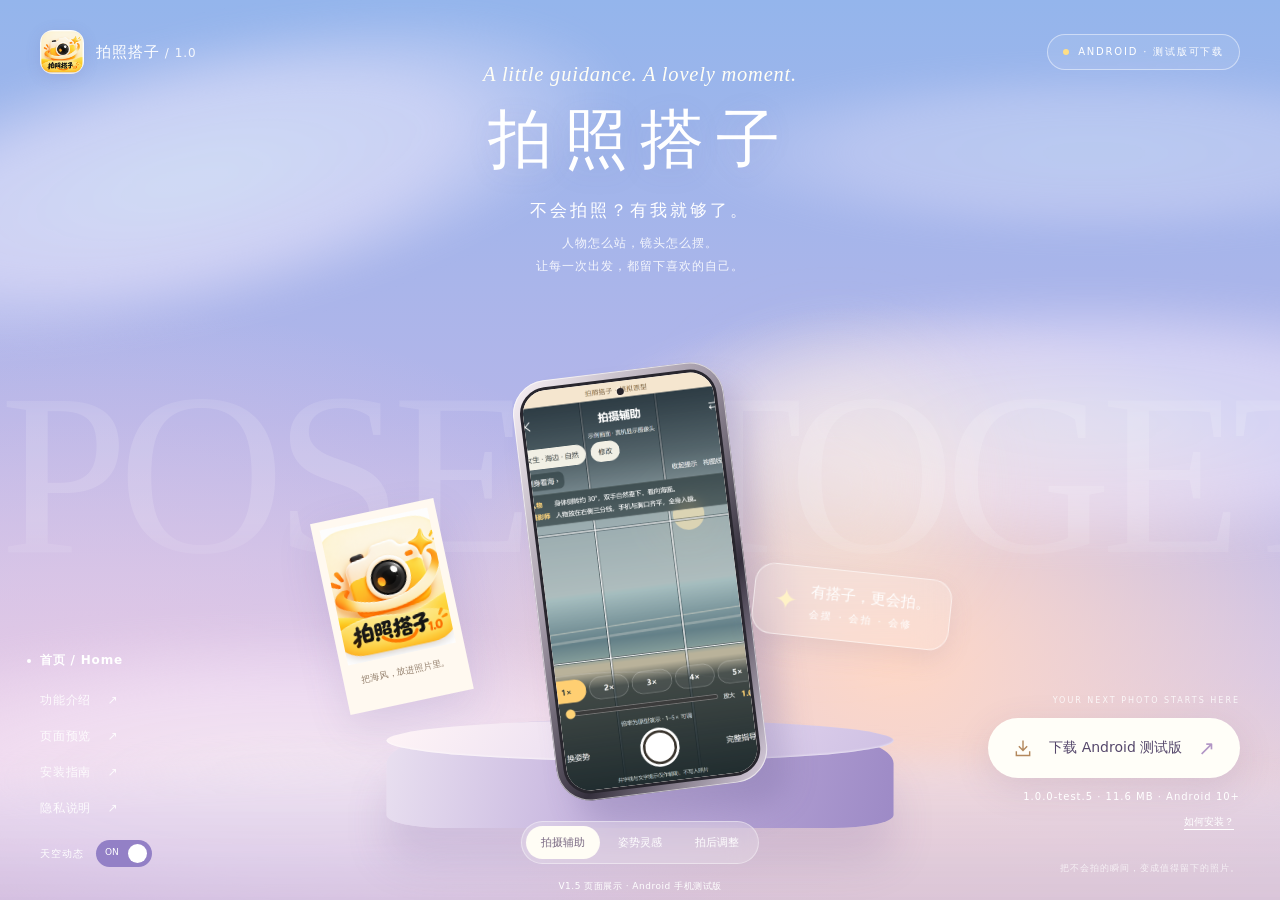
==== docs/index.html @ b9bec308 "Publish PoseBuddy Android test v5 with official website and APK download" ====
<!doctype html>
<html lang="zh-CN"><head><meta charset="utf-8"><meta name="viewport" content="width=device-width,initial-scale=1,viewport-fit=cover"><meta name="theme-color" content="#aca8df"><meta name="description" content="拍照搭子1.0，不会拍照？有我就够了。了解 Android V1 的姿势推荐、构图辅助和拍后调整，查看原型预览与安装包发布状态。"><title>拍照搭子1.0 · 不会拍照？有我就够了。</title><link rel="icon" href="assets/icon.png"><link rel="stylesheet" href="style.css"></head>
<body><main class="stage" id="home"><div class="sky" aria-hidden="true"><div class="cloud c1"></div><div class="cloud c2"></div><div class="cloud c3"></div><div class="cloud c4"></div><div class="sun"></div><div class="horizon"></div></div><div class="marquee" aria-hidden="true"><div>POSE · TOGETHER · CAPTURE · POSE · TOGETHER · CAPTURE ·&nbsp; POSE · TOGETHER · CAPTURE ·</div></div>
<header class="topbar"><a class="brand" href="#home"><img src="assets/icon.png" alt="拍照搭子图标"><span>拍照搭子<span class="brand-version"> / 1.0</span></span></a><span class="release"><i></i> ANDROID · 手机测试版</span></header>
<section class="intro"><p class="eyebrow">A little guidance. A lovely moment.</p><h1>拍照搭子</h1><p class="slogan">不会拍照？有我就够了。</p><p class="role">人物怎么站，镜头怎么摆。<br>让每一次出发，都留下喜欢的自己。</p></section>
<div class="scene"><div class="pedestal"><div class="pedestal-top"></div></div><div class="mini-photo"><img src="assets/icon.png" alt="拍照搭子品牌图标"><span>把海风，放进照片里。</span></div><div class="phone" aria-label="APP 原型页面展示"><div class="phone-inner"><img id="phone-screen" src="assets/camera.png" alt="拍摄辅助原型页面"><span class="phone-camera" aria-hidden="true"></span></div></div><div class="float-note"><span>✦</span><div>有搭子，更会拍。<small>会摆 · 会拍 · 会修</small></div></div><div class="screen-switch" aria-label="切换原型展示"><button class="active" data-screen="0" aria-pressed="true">拍摄辅助</button><button data-screen="1" aria-pressed="false">姿势灵感</button><button data-screen="2" aria-pressed="false">拍后调整</button></div><p class="preview-label">V1.5 页面展示 · Android 手机测试版</p></div>
<nav class="nav" aria-label="官网导航"><a class="home" href="#home">首页 / Home</a><button data-dialog="features">功能介绍 <span>↗</span></button><button data-dialog="gallery">页面预览 <span>↗</span></button><button data-dialog="install">安装指南 <span>↗</span></button><button data-dialog="privacy">隐私说明 <span>↗</span></button><div class="motion-setting"><label for="motion-toggle">天空动态</label><button id="motion-toggle" role="switch" aria-checked="true" aria-label="开启或关闭天空动画"><span class="switch-word">ON</span><i></i></button></div></nav>
<section class="download-area" aria-label="Android 安装包下载"><span class="download-eyebrow">YOUR NEXT PHOTO STARTS HERE</span><button class="download-button" data-download disabled><svg width="20" height="20" viewBox="0 0 24 24" fill="none" stroke="currentColor" stroke-width="1.7" aria-hidden="true"><path d="M12 3v12m-5-5 5 5 5-5M4 16v5h16v-5"/></svg><span data-download-label>正在检查测试安装包</span><span class="arrow">↗</span></button><p id="release-info">Android 10 及以上 · 正在检查下载文件</p><button class="text-link" data-dialog="install">如何安装？</button></section>
<div class="corner-note">把不会拍的瞬间，变成值得留下的照片。</div></main>
<dialog id="features"><button class="close" aria-label="关闭">×</button><p class="dialog-eyebrow">MADE FOR YOUR MOMENTS</p><h2>每一张，都有搭子。</h2><p class="muted">当前提供 Android 手机测试版，可下载安装体验。姿势教学图片仍有示例素材，部分功能仍在验证中。</p><div class="feature-list"><article><span>01</span><div><h3>先找到适合你的姿势</h3><p>选择人物、场景与风格，查看姿势参考与手脚、视线指导。喜欢的姿势可以收藏。</p></div></article><article><span>02</span><div><h3>告诉你怎么拍</h3><p>参考人物站位、摄影师距离、手机高度与构图线。拍摄时可以换姿势，也可以快速修改设置。</p></div></article><article><span>03</span><div><h3>拍完，自然地优化一下</h3><p>照片和调整控件同屏。亮度、对比度、饱和度、色温，以及局部肤色与轻量磨皮，让细节保持自然。</p></div></article></div><p class="footnote">肤色与磨皮已接入 Android 本地处理。相机提供 1–5× 变焦和井字构图线，效果与兼容性需在实际手机验证。V1 不包含实时动作评分、瘦脸或五官重塑。</p><button class="dialog-action" data-dialog="gallery">看看页面预览 →</button></dialog>
<dialog id="gallery" class="gallery-dialog"><button class="close" aria-label="关闭">×</button><p class="dialog-eyebrow">A FIRST LOOK</p><h2>从灵感，到喜欢的照片。</h2><p class="muted">原型页面示例，部分教学图片为占位素材。</p><div class="gallery-grid"><figure><img src="assets/camera.png" alt="拍摄辅助页面" loading="lazy"><figcaption>01 / 井字构图辅助</figcaption></figure><figure><img src="assets/camera.png" alt="拍摄辅助页面" loading="lazy"><figcaption>02 / 跟着指导拍</figcaption></figure><figure><img src="assets/edit.png" alt="拍后磨皮与基础调整页面" loading="lazy"><figcaption>03 / 自然地调整</figcaption></figure></div></dialog>
<dialog id="install"><button class="close" aria-label="关闭">×</button><p class="dialog-eyebrow">READY WHEN YOU ARE</p><h2>三个步骤，开始拍照。</h2><div class="availability"><span class="status-dot"></span><p id="install-status">正在检查 Android 测试安装包。</p></div><ol class="install-steps"><li><h3>下载测试版 APK</h3><p>在安卓手机浏览器打开官网，从下载按钮获取测试安装包。</p></li><li><h3>打开安装包</h3><p>在浏览器下载列表找到 APK。按手机系统提示允许当前来源安装应用，再完成安装。</p></li><li><h3>开启相机，开始拍照</h3><p>第一次使用拍照功能时，按提示允许相机权限；不授权仍可浏览姿势。</p></li></ol><p class="footnote">APK 适用于 Android，iPhone 无法安装。最低 Android 10。当前为测试签名的调试包；已安装此前测试版可直接覆盖安装，保留本机收藏和方案。</p><button class="dialog-action" data-download disabled><span data-download-label>正在检查安装包</span></button></dialog>
<dialog id="privacy"><button class="close" aria-label="关闭">×</button><p class="dialog-eyebrow">YOUR PHOTOS, YOUR MOMENTS</p><h2>关于你的照片。</h2><p>本官网用于产品介绍与发布信息展示，不要求登录，也不提供照片上传入口。页面图片是产品原型演示素材。</p><p>当前测试版在本机保存收藏、历史与设置，人脸处理在手机本地执行，没有照片上传接口。相机权限用于实时取景与拍摄；导入照片使用系统选择器，保存到 Pictures/拍照搭子，不申请麦克风或读取全部相册权限。</p><p>官网未加入广告或访问统计脚本，页面资源与安装包配置从本站加载。托管服务可能处理提供网页所必需的访问日志。当前为手机测试版，尚未发布正式应用商店版本。</p><p class="footnote">产品版本：拍照搭子1.0 · 首发平台：Android</p></dialog>
<script src="app.js"></script></body></html>
---- docs/style.css ----
:root{--ink:#29283c;--white:#fff;--lavender:#bbb2e6;--yellow:#ffd063;--coral:#ee836b;--u:min(1px,calc(100vw / 1440),calc(100dvh / 880))}*{box-sizing:border-box}html,body{margin:0;background:#a9b0e5;color:var(--ink);font-family:"Microsoft YaHei",system-ui,sans-serif}body{-webkit-font-smoothing:antialiased}button,a,input{font:inherit}button,a{-webkit-tap-highlight-color:transparent}button{cursor:pointer}button:disabled{cursor:default}button:focus-visible,a:focus-visible{outline:3px solid #ffc950;outline-offset:5px}button{border:0;background:transparent}a{color:inherit;text-decoration:none}.stage{position:relative;min-height:100dvh;overflow:hidden;isolation:isolate}.sky{position:absolute;inset:0;z-index:-3;background:radial-gradient(ellipse at 70% 73%,#ffd8c6 0,transparent 38%),radial-gradient(ellipse at 7% 93%,#e8c9e4,transparent 45%),linear-gradient(180deg,#94b5ec 0%,#b4b5e9 47%,#d3c6e9 75%,#f5d9d4 100%)}.cloud{position:absolute;filter:blur(14px);opacity:.53;border-radius:50%;background:radial-gradient(ellipse,#ffffffea 8%,#fcf1ffe0 40%,transparent 70%);animation:cloud-drift 35s ease-in-out infinite alternate}.c1{width:70%;height:32%;top:4%;left:-20%;transform:rotate(-13deg)}.c2{width:80%;height:30%;top:32%;right:-25%;animation-delay:-13s}.c3{width:85%;height:35%;bottom:-4%;left:-20%;animation-delay:-22s}.c4{width:65%;height:20%;top:7%;right:-18%;opacity:.3}.sun{position:absolute;right:25%;top:40%;width:250px;height:250px;background:#fff6d84a;border-radius:50%;filter:blur(45px)}.horizon{position:absolute;width:150%;height:24%;bottom:-8%;left:-25%;border-radius:50%;background:linear-gradient(#eee4f56b,#ada0d58c);filter:blur(15px)}@keyframes cloud-drift{to{translate:8% 12px}}.marquee{position:absolute;z-index:-2;inset:40% 0 auto;height:230px;overflow:hidden;pointer-events:none;mask-image:linear-gradient(transparent,#000 25%,#000 70%,transparent)}.marquee div{white-space:nowrap;font-family:Georgia,serif;font-size:clamp(120px,18vw,270px);color:#ffffff26;line-height:1;letter-spacing:-10px;width:max-content;animation:marquee 85s linear infinite}@keyframes marquee{to{transform:translateX(-38%)}}.topbar{position:absolute;inset:30px 40px auto;display:flex;justify-content:space-between;align-items:center;color:white;z-index:3}.brand{display:flex;align-items:center;gap:12px;font-size:15px;letter-spacing:1px}.brand img{width:44px;height:44px;border-radius:13px;box-shadow:0 3px 15px #6a629d25}.brand-version{color:#ffffffe0;font-size:12px}.release{padding:10px 15px;border:1px solid #ffffff7a;border-radius:30px;background:#ffffff15;font-size:10px;letter-spacing:1.8px;display:flex;align-items:center;gap:9px}.release i,.status-dot{width:6px;height:6px;border-radius:50%;background:#ffdf85}.intro{position:absolute;top:7%;left:0;right:0;text-align:center;color:white;z-index:1}.eyebrow{font-family:Georgia,serif;font-style:italic;font-size:clamp(15px,1.6vw,23px);margin:0 0 10px;letter-spacing:.8px;color:#fffef5}.intro h1{font-family:"STSong","SimSun",serif;font-size:clamp(48px,5vw,72px);font-weight:400;letter-spacing:12px;margin:0 0 16px;text-shadow:0 5px 30px #7474a520}.slogan{font-size:17px;letter-spacing:3px;margin:0 0 10px}.role{font-size:12px;color:#ffffffe0;line-height:1.9;letter-spacing:1px;margin:0}.scene{position:absolute;left:50%;bottom:36px;transform:translateX(-50%);width:calc(700 * var(--u));height:calc(550 * var(--u));min-width:430px}.pedestal{position:absolute;left:50%;bottom:calc(40 * var(--u));transform:translateX(-50%);width:calc(570 * var(--u));height:calc(122 * var(--u));border-radius:40% 40% 12% 12%;background:linear-gradient(100deg,#e9e0f0,#c7b6df 40%,#9d8ac6);box-shadow:0 35px 40px #6955922b}.pedestal-top{position:absolute;inset:0 0 auto;height:38%;border-radius:50%;background:linear-gradient(125deg,#fff5f7,#e0d2ed 65%,#cec0e3);box-shadow:inset 0 -1px 2px #ffffff80}.phone{position:absolute;left:50%;bottom:calc(80 * var(--u));width:calc(238 * var(--u));aspect-ratio:9/18;transform:translateX(-50%) rotate(-7deg);padding:7px;border-radius:34px;background:linear-gradient(130deg,#f9f2f7,#a49ba9 36%,#35303d 67%,#e0d5e5);box-shadow:18px 26px 30px #675b9540,inset 0 0 0 1px #fff9}.phone-inner{position:relative;width:100%;height:100%;border:3px solid #28262e;border-radius:27px;overflow:hidden;background:#fffaf3}.phone-inner>img{display:block;width:100%;height:100%;object-fit:cover;object-position:center}.phone-camera{position:absolute;top:7px;left:50%;width:7px;height:7px;background:#28252c;border-radius:50%;box-shadow:0 0 0 2px #ffffff2a}.mini-photo{position:absolute;left:0;bottom:calc(180 * var(--u));width:calc(142 * var(--u));padding:8px 8px 25px;background:#fff9f0;transform:rotate(-12deg);box-shadow:0 15px 40px #655b8f25;z-index:-1}.mini-photo img{width:100%;aspect-ratio:4/5;object-fit:cover}.mini-photo span{font-size:9px;display:block;text-align:center;margin-top:7px;color:#95816e}.float-note{position:absolute;right:calc(0 * var(--u));bottom:calc(250 * var(--u));display:flex;align-items:center;gap:13px;background:#ffffff25;border:1px solid #ffffff8a;backdrop-filter:blur(18px);padding:15px 20px;border-radius:20px;transform:rotate(6deg);color:white;font-size:15px;box-shadow:0 10px 25px #776b9720}.float-note>span{font-size:28px;color:#fff2c7}.float-note small{display:block;font-size:10px;margin-top:6px;letter-spacing:2px}.screen-switch{position:absolute;bottom:0;left:50%;transform:translateX(-50%);display:flex;gap:3px;padding:4px;background:#ffffff37;border:1px solid #ffffff6a;backdrop-filter:blur(14px);border-radius:25px;white-space:nowrap}.screen-switch button{border-radius:22px;padding:9px 15px;color:white;font-size:11px}.screen-switch button.active{background:#fffdf5;color:#776681}.preview-label{position:absolute;bottom:-29px;left:0;right:0;margin:0;text-align:center;font-size:9px;color:#fff;letter-spacing:.5px}.nav{position:absolute;bottom:33px;left:40px;display:flex;flex-direction:column;gap:7px;color:white;z-index:2;align-items:flex-start;font-size:12px}.nav>a,.nav>button{padding:6px 0;min-height:29px;color:#ffffffdf;letter-spacing:.8px;position:relative}.nav>button:hover{color:#fff;translate:3px}.nav .home{font-weight:bold;color:#fff;margin-bottom:4px}.nav .home:before{content:"";width:4px;height:4px;border-radius:50%;background:white;position:absolute;left:-13px;top:45%}.nav>button span{margin-left:12px}.motion-setting{display:flex;align-items:center;gap:12px;margin-top:10px;font-size:10px;letter-spacing:1px}.motion-setting button{background:#9380c6;width:56px;height:27px;border-radius:20px;position:relative;color:white;font-size:9px;padding:0;text-align:left}.motion-setting i{position:absolute;left:32px;top:4px;width:19px;height:19px;border-radius:50%;background:white;transition:left .25s}.switch-word{position:absolute;left:9px;top:7px}.motion-setting button[aria-checked=false] i{left:4px}.motion-setting button[aria-checked=false] .switch-word{left:27px}.download-area{position:absolute;right:40px;bottom:63px;text-align:right;z-index:2;color:white}.download-eyebrow{display:block;font-size:8px;letter-spacing:2px;margin-bottom:13px;opacity:.8}.download-button{display:inline-flex;align-items:center;gap:16px;background:#fffef8;color:#55476b;padding:18px 25px;border-radius:35px;box-shadow:0 10px 35px #65538125;min-height:56px;font-size:14px}.download-button:disabled{opacity:.9}.download-button:not(:disabled):hover{background:#fff0ce;transform:translateY(-3px)}.download-button svg{color:#b3885c}.download-button .arrow{font-size:20px;color:#b195c5}.download-area p{font-size:10px;letter-spacing:1px;margin:13px 0 5px}.text-link{font-size:10px;text-decoration:underline;text-underline-offset:4px;color:white;min-height:30px}.corner-note{position:absolute;right:40px;bottom:25px;font-size:9px;letter-spacing:1px;color:#ffffffb8}dialog{border:1px solid #fff;border-radius:26px;padding:32px;width:min(540px,calc(100vw - 30px));max-height:85dvh;overflow:auto;background:#fcf9f5;color:var(--ink);box-shadow:0 40px 120px #51427650}dialog::backdrop{background:#59467550;backdrop-filter:blur(12px)}.close{position:absolute;top:15px;right:15px;width:40px;height:40px;border-radius:50%;background:#eae4f0;color:#796c8a;font-size:22px}.dialog-eyebrow{font-size:9px;letter-spacing:2px;color:#b1905a;margin:5px 0 15px}dialog h2{font-family:"STSong","SimSun",serif;font-weight:400;font-size:30px;margin:0 0 16px}dialog p{font-size:13px;line-height:1.9;color:#83758e}dialog .muted{font-size:11px}.feature-list{display:grid;gap:12px;margin-top:20px}.feature-list article{display:flex;gap:16px;padding:18px;background:white;border-radius:17px}.feature-list article>span{font-family:Georgia,serif;font-size:25px;color:#c5a574}.feature-list h3,.install-steps h3{font-size:13px;margin:0 0 5px;font-weight:600}.feature-list p{font-size:11px;margin:0}.footnote{font-size:10px!important;color:#a194ac!important;margin-top:20px}.dialog-action{display:block;width:100%;padding:15px;border-radius:17px;background:#ffd46f;color:#544333;margin-top:20px;font-size:13px}.dialog-action:disabled{opacity:.6}.gallery-dialog{width:min(900px,calc(100vw - 30px))}.gallery-grid{display:grid;grid-template-columns:repeat(3,minmax(0,1fr));gap:20px}.gallery-grid figure{margin:0}.gallery-grid img{display:block;width:100%;border-radius:15px;border:1px solid #e5ddeb}.gallery-grid figcaption{font-size:11px;color:#94879d;margin:12px 0;text-align:center}.install-steps{padding-left:22px;margin-top:25px}.install-steps li{padding-left:8px;margin-bottom:20px}.install-steps li::marker{color:#b58d62}.install-steps p{font-size:12px;margin:5px 0 0}.availability{background:#f3eaf6;border-radius:13px;padding:10px 14px;display:flex;align-items:center;gap:10px}.availability p{margin:0;font-size:11px}.availability .status-dot{background:#c3a3dc}.motion-off .cloud,.motion-off .marquee div{animation-play-state:paused}
@media(min-width:900px) and (max-height:720px){.intro{top:7%}.intro h1{font-size:52px;margin-bottom:10px}.eyebrow{font-size:18px}.role{font-size:11px}.slogan{font-size:14px}.scene{bottom:32px}.topbar{inset:20px 30px auto}.nav{bottom:20px;left:30px;font-size:11px;gap:4px}.download-area{right:30px;bottom:48px}.corner-note{right:30px;bottom:15px}.phone{border-radius:27px;padding:5px}.phone-inner{border-radius:22px}}
@media(max-width:1000px) and (min-width:700px){.scene{min-width:370px}.float-note{right:-5px;font-size:12px;padding:10px 12px}.mini-photo{left:-10px}.download-area{right:25px;bottom:38px}.download-button{font-size:11px;padding:15px;gap:8px}.download-eyebrow{display:none}.nav{left:25px;font-size:11px}.intro{top:12%}.topbar{inset:24px 25px auto}.corner-note{display:none}}
@media(max-width:699px){:root{--u:clamp(.7px,calc(100vw / 480),1px)}.stage{min-height:100dvh;display:flex;flex-direction:column;align-items:center;padding:calc(18px + env(safe-area-inset-top)) 22px calc(20px + env(safe-area-inset-bottom));gap:24px}.topbar{position:relative;inset:auto;width:100%;gap:8px}.brand{font-size:12px;gap:8px}.brand img{width:36px;height:36px}.brand-version{font-size:10px}.release{font-size:8px;letter-spacing:.6px;padding:8px 10px}.intro{position:relative;inset:auto;width:100%;margin-top:9px}.eyebrow{font-size:15px;margin-bottom:8px}.intro h1{font-size:52px;letter-spacing:7px;margin-bottom:14px}.slogan{font-size:14px;letter-spacing:1.5px}.role{font-size:11px}.scene{position:relative;inset:auto;transform:none;width:100%;min-width:0;height:calc(580 * var(--u));flex-shrink:0;margin-top:-2px}.phone{width:calc(238 * var(--u));bottom:calc(92 * var(--u));border-radius:28px;padding:5px}.phone-inner{border-radius:23px}.pedestal{width:calc(370 * var(--u));height:calc(76 * var(--u));bottom:calc(63 * var(--u))}.mini-photo{width:calc(90 * var(--u));left:calc(50% - 165 * var(--u));bottom:calc(210 * var(--u));padding:5px 5px 14px}.mini-photo span{font-size:6px}.float-note{right:calc(50% - 177 * var(--u));bottom:calc(290 * var(--u));font-size:10px;padding:9px 10px;border-radius:13px;gap:6px}.float-note>span{font-size:18px}.float-note small{font-size:7px;letter-spacing:.5px}.screen-switch{bottom:calc(12 * var(--u))}.screen-switch button{min-height:38px;padding:7px 13px;font-size:10px}.preview-label{bottom:-14px;font-size:8px}.download-area{position:relative;inset:auto;text-align:center;width:100%;margin-top:10px}.download-eyebrow{font-size:8px;margin-bottom:10px}.download-button{width:100%;justify-content:center;font-size:14px;min-height:56px;padding:15px 16px;gap:13px}.download-area p{font-size:10px}.text-link{min-height:40px;font-size:11px}.nav{position:relative;inset:auto;flex-direction:row;justify-content:center;flex-wrap:wrap;column-gap:20px;row-gap:0;font-size:11px;width:100%;order:5}.nav>button{min-height:44px}.nav .home{display:none}.nav>button span{margin-left:4px}.motion-setting{justify-content:center;flex-basis:100%;margin-top:5px;min-height:40px;font-size:11px}.corner-note{position:relative;inset:auto;font-size:8px;order:6;letter-spacing:.5px}.marquee{top:38%;height:200px}.marquee div{font-size:145px}.c1{width:140%}.c2{width:150%}.gallery-grid{gap:10px}.gallery-grid figcaption{font-size:9px}.gallery-dialog{padding:25px 18px}dialog{padding:30px 22px}.gallery-grid{grid-template-columns:repeat(2,minmax(0,1fr))}.gallery-grid figure:last-child{grid-column:1/-1;width:50%;justify-self:center}}
@media(max-width:359px){.stage{padding-left:16px;padding-right:16px}.intro h1{font-size:46px}.release{font-size:7px;letter-spacing:0}.brand-version{display:none}.float-note{display:none}}
@media(prefers-reduced-motion:reduce){*,*::before,*::after{animation:none!important;transition:none!important;scroll-behavior:auto!important}}
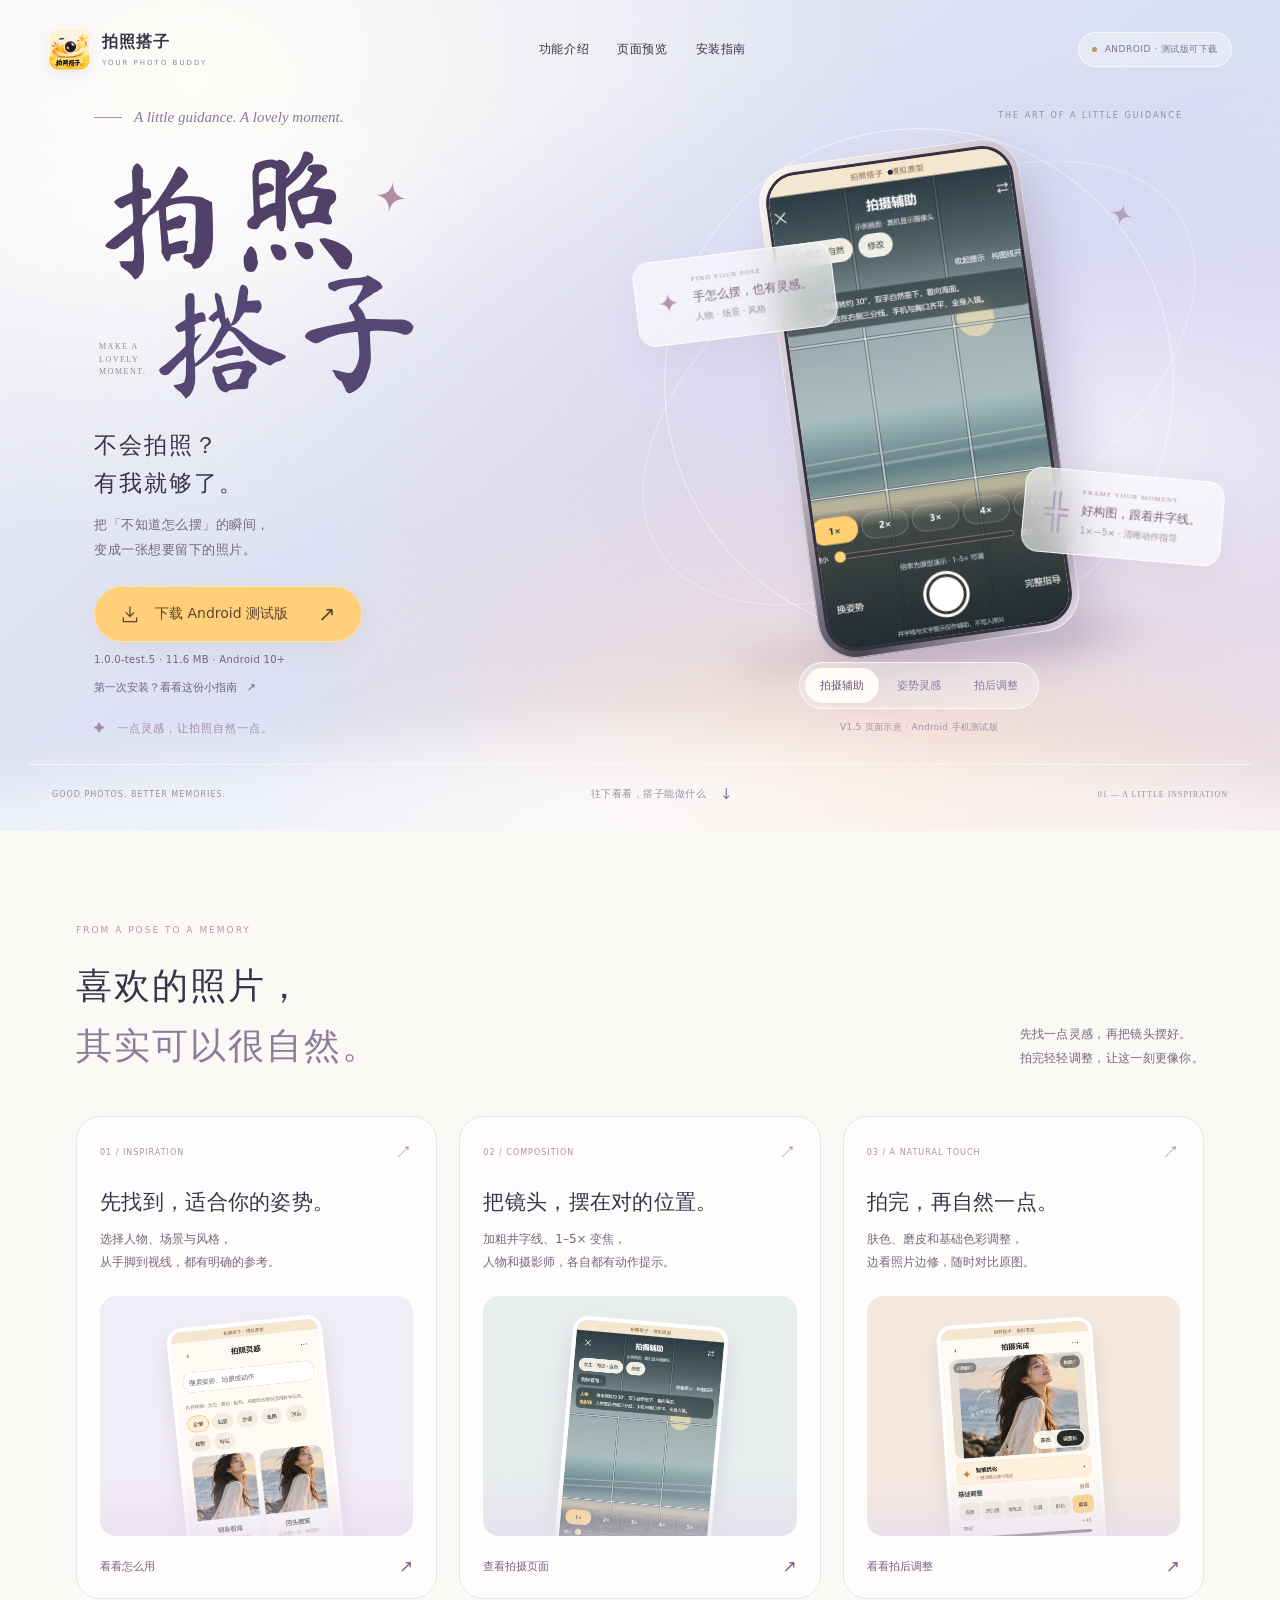
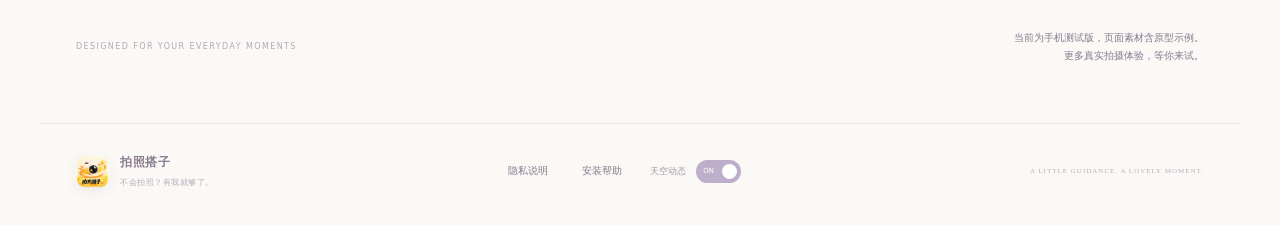
==== commit ac9223ab: "Refine official website with artistic typography, product storytelling and responsive layout" ====
--- a/docs/index.html
+++ b/docs/index.html
@@ -1,14 +1,16 @@
 <!doctype html>
-<html lang="zh-CN"><head><meta charset="utf-8"><meta name="viewport" content="width=device-width,initial-scale=1,viewport-fit=cover"><meta name="theme-color" content="#aca8df"><meta name="description" content="拍照搭子1.0，不会拍照？有我就够了。了解 Android V1 的姿势推荐、构图辅助和拍后调整，查看原型预览与安装包发布状态。"><title>拍照搭子1.0 · 不会拍照？有我就够了。</title><link rel="icon" href="assets/icon.png"><link rel="stylesheet" href="style.css"></head>
-<body><main class="stage" id="home"><div class="sky" aria-hidden="true"><div class="cloud c1"></div><div class="cloud c2"></div><div class="cloud c3"></div><div class="cloud c4"></div><div class="sun"></div><div class="horizon"></div></div><div class="marquee" aria-hidden="true"><div>POSE · TOGETHER · CAPTURE · POSE · TOGETHER · CAPTURE ·&nbsp; POSE · TOGETHER · CAPTURE ·</div></div>
-<header class="topbar"><a class="brand" href="#home"><img src="assets/icon.png" alt="拍照搭子图标"><span>拍照搭子<span class="brand-version"> / 1.0</span></span></a><span class="release"><i></i> ANDROID · 手机测试版</span></header>
-<section class="intro"><p class="eyebrow">A little guidance. A lovely moment.</p><h1>拍照搭子</h1><p class="slogan">不会拍照？有我就够了。</p><p class="role">人物怎么站，镜头怎么摆。<br>让每一次出发，都留下喜欢的自己。</p></section>
-<div class="scene"><div class="pedestal"><div class="pedestal-top"></div></div><div class="mini-photo"><img src="assets/icon.png" alt="拍照搭子品牌图标"><span>把海风，放进照片里。</span></div><div class="phone" aria-label="APP 原型页面展示"><div class="phone-inner"><img id="phone-screen" src="assets/camera.png" alt="拍摄辅助原型页面"><span class="phone-camera" aria-hidden="true"></span></div></div><div class="float-note"><span>✦</span><div>有搭子，更会拍。<small>会摆 · 会拍 · 会修</small></div></div><div class="screen-switch" aria-label="切换原型展示"><button class="active" data-screen="0" aria-pressed="true">拍摄辅助</button><button data-screen="1" aria-pressed="false">姿势灵感</button><button data-screen="2" aria-pressed="false">拍后调整</button></div><p class="preview-label">V1.5 页面展示 · Android 手机测试版</p></div>
-<nav class="nav" aria-label="官网导航"><a class="home" href="#home">首页 / Home</a><button data-dialog="features">功能介绍 <span>↗</span></button><button data-dialog="gallery">页面预览 <span>↗</span></button><button data-dialog="install">安装指南 <span>↗</span></button><button data-dialog="privacy">隐私说明 <span>↗</span></button><div class="motion-setting"><label for="motion-toggle">天空动态</label><button id="motion-toggle" role="switch" aria-checked="true" aria-label="开启或关闭天空动画"><span class="switch-word">ON</span><i></i></button></div></nav>
-<section class="download-area" aria-label="Android 安装包下载"><span class="download-eyebrow">YOUR NEXT PHOTO STARTS HERE</span><button class="download-button" data-download disabled><svg width="20" height="20" viewBox="0 0 24 24" fill="none" stroke="currentColor" stroke-width="1.7" aria-hidden="true"><path d="M12 3v12m-5-5 5 5 5-5M4 16v5h16v-5"/></svg><span data-download-label>正在检查测试安装包</span><span class="arrow">↗</span></button><p id="release-info">Android 10 及以上 · 正在检查下载文件</p><button class="text-link" data-dialog="install">如何安装？</button></section>
-<div class="corner-note">把不会拍的瞬间，变成值得留下的照片。</div></main>
+<html lang="zh-CN"><head><meta charset="utf-8"><meta name="viewport" content="width=device-width,initial-scale=1,viewport-fit=cover"><meta name="theme-color" content="#eeedf8"><meta name="description" content="拍照搭子1.0，不会拍照？有我就够了。姿势灵感、井字构图与自然修图，下载 Android 手机测试版。"><title>拍照搭子1.0 · 不会拍照？有我就够了。</title><link rel="icon" href="assets/icon.png"><link rel="preload" href="assets/fonts/pose-title.ttf" as="font" type="font/ttf" crossorigin><link rel="stylesheet" href="style.css?v=20261013-ui2"></head>
+<body><a class="skip-link" href="#download">跳到安装包下载</a><main>
+<section class="stage" id="home"><div class="sky" aria-hidden="true"><div class="cloud c1"></div><div class="cloud c2"></div><div class="cloud c3"></div><div class="horizon"></div></div>
+<header class="topbar"><a class="brand" href="#home"><img src="assets/icon.png" alt="拍照搭子图标"><span>拍照搭子<small>YOUR PHOTO BUDDY</small></span></a><nav class="nav" aria-label="官网导航"><button data-dialog="features">功能介绍</button><button data-dialog="gallery">页面预览</button><button data-dialog="install">安装指南</button></nav><span class="release"><i></i> ANDROID · 手机测试版</span></header>
+<div class="hero"><section class="intro"><p class="eyebrow"><span class="eyebrow-line"></span>A little guidance. A lovely moment.</p><div class="title-lockup"><h1 aria-label="拍照搭子"><span>拍照</span><span class="title-second">搭子</span></h1><span class="title-star"><svg viewBox="0 0 40 40" aria-hidden="true"><path d="M20 2C20 14 14 20 2 20C14 20 20 26 20 38C20 26 26 20 38 20C26 20 20 14 20 2Z"/></svg></span><span class="title-side" aria-hidden="true">MAKE A<br>LOVELY<br>MOMENT.</span></div><p class="slogan">不会拍照？<br><strong>有我就够了。</strong></p><p class="role">把「不知道怎么摆」的瞬间，<br>变成一张想要留下的照片。</p>
+<section class="download-area" id="download" aria-label="Android 安装包下载"><button class="download-button" data-download disabled><svg width="20" height="20" viewBox="0 0 24 24" fill="none" stroke="currentColor" stroke-width="1.5" aria-hidden="true"><path d="M12 3v12m-5-5 5 5 5-5M4 16v5h16v-5"/></svg><span data-download-label>正在检查安装包</span><span class="arrow">↗</span></button><p id="release-info">Android 10 及以上 · 正在检查下载文件</p><button class="text-link" data-dialog="install">第一次安装？看看这份小指南 <span>↗</span></button></section><p class="hero-note"><span>✦</span> 一点灵感，让拍照自然一点。</p></section>
+<div class="scene"><div class="orbit orbit-one" aria-hidden="true"></div><div class="orbit orbit-two" aria-hidden="true"></div><span class="scene-label">THE ART OF A LITTLE GUIDANCE</span><div class="phone-shadow" aria-hidden="true"></div><div class="phone" aria-label="APP 原型页面展示"><div class="phone-inner"><img id="phone-screen" src="assets/camera.png" alt="拍摄辅助原型页面"><span class="phone-camera" aria-hidden="true"></span></div></div><div class="float-note pose-note"><span class="note-icon"><svg viewBox="0 0 40 40" aria-hidden="true"><path d="M20 2C20 14 14 20 2 20C14 20 20 26 20 38C20 26 26 20 38 20C26 20 20 14 20 2Z"/></svg></span><div><small>FIND YOUR POSE</small><b>手怎么摆，也有灵感。</b><span class="note-caption">人物 · 场景 · 风格</span></div></div><div class="float-note camera-note"><span class="grid-icon" aria-hidden="true">╬</span><div><small>FRAME YOUR MOMENT</small><b>好构图，跟着井字线。</b><span class="note-caption">1×—5× · 清晰动作指导</span></div></div><span class="scene-star"><svg viewBox="0 0 40 40" aria-hidden="true"><path d="M20 2C20 14 14 20 2 20C14 20 20 26 20 38C20 26 26 20 38 20C26 20 20 14 20 2Z"/></svg></span><div class="screen-switch" aria-label="切换原型展示"><button class="active" data-screen="0" aria-pressed="true">拍摄辅助</button><button data-screen="1" aria-pressed="false">姿势灵感</button><button data-screen="2" aria-pressed="false">拍后调整</button></div><p class="preview-label">V1.5 页面示意 · Android 手机测试版</p></div></div>
+<div class="hero-bottom"><span class="bottom-note">GOOD PHOTOS. BETTER MEMORIES.</span><a href="#experience" class="explore">往下看看，搭子能做什么 <span>↓</span></a><span class="bottom-mark">01 — A LITTLE INSPIRATION</span></div></section>
+<section class="experience" id="experience"><div class="section-heading"><div><p class="section-eyebrow">FROM A POSE TO A MEMORY</p><h2>喜欢的照片，<br><em>其实可以很自然。</em></h2></div><p>先找一点灵感，再把镜头摆好。<br>拍完轻轻调整，让这一刻更像你。</p></div><div class="feature-grid"><article class="feature-card"><div class="feature-top"><span>01 / INSPIRATION</span><span>↗</span></div><h3>先找到，适合你的姿势。</h3><p>选择人物、场景与风格，<br>从手脚到视线，都有明确的参考。</p><div class="feature-visual library-visual"><img src="assets/library.png" alt="姿势库原型页面" loading="lazy"></div><button data-dialog="features">看看怎么用 <span>↗</span></button></article><article class="feature-card"><div class="feature-top"><span>02 / COMPOSITION</span><span>↗</span></div><h3>把镜头，摆在对的位置。</h3><p>加粗井字线、1–5× 变焦，<br>人物和摄影师，各自都有动作提示。</p><div class="feature-visual camera-visual"><img src="assets/camera.png" alt="拍摄辅助原型页面" loading="lazy"></div><button data-dialog="gallery">查看拍摄页面 <span>↗</span></button></article><article class="feature-card"><div class="feature-top"><span>03 / A NATURAL TOUCH</span><span>↗</span></div><h3>拍完，再自然一点。</h3><p>肤色、磨皮和基础色彩调整，<br>边看照片边修，随时对比原图。</p><div class="feature-visual edit-visual"><img src="assets/edit.png" alt="照片调整原型页面" loading="lazy"></div><button data-dialog="gallery">看看拍后调整 <span>↗</span></button></article></div><div class="experience-note"><span>DESIGNED FOR YOUR EVERYDAY MOMENTS</span><p>当前为手机测试版，页面素材含原型示例。<br>更多真实拍摄体验，等你来试。</p></div></section>
+<footer class="footer"><a class="brand footer-brand" href="#home"><img src="assets/icon.png" alt=""><span>拍照搭子<small>不会拍照？有我就够了。</small></span></a><div class="footer-links"><button data-dialog="privacy">隐私说明</button><button data-dialog="install">安装帮助</button><div class="motion-setting"><label for="motion-toggle">天空动态</label><button id="motion-toggle" role="switch" aria-checked="true" aria-label="开启或关闭天空动画"><span class="switch-word">ON</span><i></i></button></div></div><span class="footer-end">A LITTLE GUIDANCE. A LOVELY MOMENT.</span></footer></main>
 <dialog id="features"><button class="close" aria-label="关闭">×</button><p class="dialog-eyebrow">MADE FOR YOUR MOMENTS</p><h2>每一张，都有搭子。</h2><p class="muted">当前提供 Android 手机测试版，可下载安装体验。姿势教学图片仍有示例素材，部分功能仍在验证中。</p><div class="feature-list"><article><span>01</span><div><h3>先找到适合你的姿势</h3><p>选择人物、场景与风格，查看姿势参考与手脚、视线指导。喜欢的姿势可以收藏。</p></div></article><article><span>02</span><div><h3>告诉你怎么拍</h3><p>参考人物站位、摄影师距离、手机高度与构图线。拍摄时可以换姿势，也可以快速修改设置。</p></div></article><article><span>03</span><div><h3>拍完，自然地优化一下</h3><p>照片和调整控件同屏。亮度、对比度、饱和度、色温，以及局部肤色与轻量磨皮，让细节保持自然。</p></div></article></div><p class="footnote">肤色与磨皮已接入 Android 本地处理。相机提供 1–5× 变焦和井字构图线，效果与兼容性需在实际手机验证。V1 不包含实时动作评分、瘦脸或五官重塑。</p><button class="dialog-action" data-dialog="gallery">看看页面预览 →</button></dialog>
 <dialog id="gallery" class="gallery-dialog"><button class="close" aria-label="关闭">×</button><p class="dialog-eyebrow">A FIRST LOOK</p><h2>从灵感，到喜欢的照片。</h2><p class="muted">原型页面示例，部分教学图片为占位素材。</p><div class="gallery-grid"><figure><img src="assets/camera.png" alt="拍摄辅助页面" loading="lazy"><figcaption>01 / 井字构图辅助</figcaption></figure><figure><img src="assets/camera.png" alt="拍摄辅助页面" loading="lazy"><figcaption>02 / 跟着指导拍</figcaption></figure><figure><img src="assets/edit.png" alt="拍后磨皮与基础调整页面" loading="lazy"><figcaption>03 / 自然地调整</figcaption></figure></div></dialog>
 <dialog id="install"><button class="close" aria-label="关闭">×</button><p class="dialog-eyebrow">READY WHEN YOU ARE</p><h2>三个步骤，开始拍照。</h2><div class="availability"><span class="status-dot"></span><p id="install-status">正在检查 Android 测试安装包。</p></div><ol class="install-steps"><li><h3>下载测试版 APK</h3><p>在安卓手机浏览器打开官网，从下载按钮获取测试安装包。</p></li><li><h3>打开安装包</h3><p>在浏览器下载列表找到 APK。按手机系统提示允许当前来源安装应用，再完成安装。</p></li><li><h3>开启相机，开始拍照</h3><p>第一次使用拍照功能时，按提示允许相机权限；不授权仍可浏览姿势。</p></li></ol><p class="footnote">APK 适用于 Android，iPhone 无法安装。最低 Android 10。当前为测试签名的调试包；已安装此前测试版可直接覆盖安装，保留本机收藏和方案。</p><button class="dialog-action" data-download disabled><span data-download-label>正在检查安装包</span></button></dialog>
 <dialog id="privacy"><button class="close" aria-label="关闭">×</button><p class="dialog-eyebrow">YOUR PHOTOS, YOUR MOMENTS</p><h2>关于你的照片。</h2><p>本官网用于产品介绍与发布信息展示，不要求登录，也不提供照片上传入口。页面图片是产品原型演示素材。</p><p>当前测试版在本机保存收藏、历史与设置，人脸处理在手机本地执行，没有照片上传接口。相机权限用于实时取景与拍摄；导入照片使用系统选择器，保存到 Pictures/拍照搭子，不申请麦克风或读取全部相册权限。</p><p>官网未加入广告或访问统计脚本，页面资源与安装包配置从本站加载。托管服务可能处理提供网页所必需的访问日志。当前为手机测试版，尚未发布正式应用商店版本。</p><p class="footnote">产品版本：拍照搭子1.0 · 首发平台：Android</p></dialog>
-<script src="app.js"></script></body></html>
+<script src="app.js?v=20261013-ui2"></script></body></html>
--- a/docs/style.css
+++ b/docs/style.css
@@ -1,6 +1,15 @@
-:root{--ink:#29283c;--white:#fff;--lavender:#bbb2e6;--yellow:#ffd063;--coral:#ee836b;--u:min(1px,calc(100vw / 1440),calc(100dvh / 880))}*{box-sizing:border-box}html,body{margin:0;background:#a9b0e5;color:var(--ink);font-family:"Microsoft YaHei",system-ui,sans-serif}body{-webkit-font-smoothing:antialiased}button,a,input{font:inherit}button,a{-webkit-tap-highlight-color:transparent}button{cursor:pointer}button:disabled{cursor:default}button:focus-visible,a:focus-visible{outline:3px solid #ffc950;outline-offset:5px}button{border:0;background:transparent}a{color:inherit;text-decoration:none}.stage{position:relative;min-height:100dvh;overflow:hidden;isolation:isolate}.sky{position:absolute;inset:0;z-index:-3;background:radial-gradient(ellipse at 70% 73%,#ffd8c6 0,transparent 38%),radial-gradient(ellipse at 7% 93%,#e8c9e4,transparent 45%),linear-gradient(180deg,#94b5ec 0%,#b4b5e9 47%,#d3c6e9 75%,#f5d9d4 100%)}.cloud{position:absolute;filter:blur(14px);opacity:.53;border-radius:50%;background:radial-gradient(ellipse,#ffffffea 8%,#fcf1ffe0 40%,transparent 70%);animation:cloud-drift 35s ease-in-out infinite alternate}.c1{width:70%;height:32%;top:4%;left:-20%;transform:rotate(-13deg)}.c2{width:80%;height:30%;top:32%;right:-25%;animation-delay:-13s}.c3{width:85%;height:35%;bottom:-4%;left:-20%;animation-delay:-22s}.c4{width:65%;height:20%;top:7%;right:-18%;opacity:.3}.sun{position:absolute;right:25%;top:40%;width:250px;height:250px;background:#fff6d84a;border-radius:50%;filter:blur(45px)}.horizon{position:absolute;width:150%;height:24%;bottom:-8%;left:-25%;border-radius:50%;background:linear-gradient(#eee4f56b,#ada0d58c);filter:blur(15px)}@keyframes cloud-drift{to{translate:8% 12px}}.marquee{position:absolute;z-index:-2;inset:40% 0 auto;height:230px;overflow:hidden;pointer-events:none;mask-image:linear-gradient(transparent,#000 25%,#000 70%,transparent)}.marquee div{white-space:nowrap;font-family:Georgia,serif;font-size:clamp(120px,18vw,270px);color:#ffffff26;line-height:1;letter-spacing:-10px;width:max-content;animation:marquee 85s linear infinite}@keyframes marquee{to{transform:translateX(-38%)}}.topbar{position:absolute;inset:30px 40px auto;display:flex;justify-content:space-between;align-items:center;color:white;z-index:3}.brand{display:flex;align-items:center;gap:12px;font-size:15px;letter-spacing:1px}.brand img{width:44px;height:44px;border-radius:13px;box-shadow:0 3px 15px #6a629d25}.brand-version{color:#ffffffe0;font-size:12px}.release{padding:10px 15px;border:1px solid #ffffff7a;border-radius:30px;background:#ffffff15;font-size:10px;letter-spacing:1.8px;display:flex;align-items:center;gap:9px}.release i,.status-dot{width:6px;height:6px;border-radius:50%;background:#ffdf85}.intro{position:absolute;top:7%;left:0;right:0;text-align:center;color:white;z-index:1}.eyebrow{font-family:Georgia,serif;font-style:italic;font-size:clamp(15px,1.6vw,23px);margin:0 0 10px;letter-spacing:.8px;color:#fffef5}.intro h1{font-family:"STSong","SimSun",serif;font-size:clamp(48px,5vw,72px);font-weight:400;letter-spacing:12px;margin:0 0 16px;text-shadow:0 5px 30px #7474a520}.slogan{font-size:17px;letter-spacing:3px;margin:0 0 10px}.role{font-size:12px;color:#ffffffe0;line-height:1.9;letter-spacing:1px;margin:0}.scene{position:absolute;left:50%;bottom:36px;transform:translateX(-50%);width:calc(700 * var(--u));height:calc(550 * var(--u));min-width:430px}.pedestal{position:absolute;left:50%;bottom:calc(40 * var(--u));transform:translateX(-50%);width:calc(570 * var(--u));height:calc(122 * var(--u));border-radius:40% 40% 12% 12%;background:linear-gradient(100deg,#e9e0f0,#c7b6df 40%,#9d8ac6);box-shadow:0 35px 40px #6955922b}.pedestal-top{position:absolute;inset:0 0 auto;height:38%;border-radius:50%;background:linear-gradient(125deg,#fff5f7,#e0d2ed 65%,#cec0e3);box-shadow:inset 0 -1px 2px #ffffff80}.phone{position:absolute;left:50%;bottom:calc(80 * var(--u));width:calc(238 * var(--u));aspect-ratio:9/18;transform:translateX(-50%) rotate(-7deg);padding:7px;border-radius:34px;background:linear-gradient(130deg,#f9f2f7,#a49ba9 36%,#35303d 67%,#e0d5e5);box-shadow:18px 26px 30px #675b9540,inset 0 0 0 1px #fff9}.phone-inner{position:relative;width:100%;height:100%;border:3px solid #28262e;border-radius:27px;overflow:hidden;background:#fffaf3}.phone-inner>img{display:block;width:100%;height:100%;object-fit:cover;object-position:center}.phone-camera{position:absolute;top:7px;left:50%;width:7px;height:7px;background:#28252c;border-radius:50%;box-shadow:0 0 0 2px #ffffff2a}.mini-photo{position:absolute;left:0;bottom:calc(180 * var(--u));width:calc(142 * var(--u));padding:8px 8px 25px;background:#fff9f0;transform:rotate(-12deg);box-shadow:0 15px 40px #655b8f25;z-index:-1}.mini-photo img{width:100%;aspect-ratio:4/5;object-fit:cover}.mini-photo span{font-size:9px;display:block;text-align:center;margin-top:7px;color:#95816e}.float-note{position:absolute;right:calc(0 * var(--u));bottom:calc(250 * var(--u));display:flex;align-items:center;gap:13px;background:#ffffff25;border:1px solid #ffffff8a;backdrop-filter:blur(18px);padding:15px 20px;border-radius:20px;transform:rotate(6deg);color:white;font-size:15px;box-shadow:0 10px 25px #776b9720}.float-note>span{font-size:28px;color:#fff2c7}.float-note small{display:block;font-size:10px;margin-top:6px;letter-spacing:2px}.screen-switch{position:absolute;bottom:0;left:50%;transform:translateX(-50%);display:flex;gap:3px;padding:4px;background:#ffffff37;border:1px solid #ffffff6a;backdrop-filter:blur(14px);border-radius:25px;white-space:nowrap}.screen-switch button{border-radius:22px;padding:9px 15px;color:white;font-size:11px}.screen-switch button.active{background:#fffdf5;color:#776681}.preview-label{position:absolute;bottom:-29px;left:0;right:0;margin:0;text-align:center;font-size:9px;color:#fff;letter-spacing:.5px}.nav{position:absolute;bottom:33px;left:40px;display:flex;flex-direction:column;gap:7px;color:white;z-index:2;align-items:flex-start;font-size:12px}.nav>a,.nav>button{padding:6px 0;min-height:29px;color:#ffffffdf;letter-spacing:.8px;position:relative}.nav>button:hover{color:#fff;translate:3px}.nav .home{font-weight:bold;color:#fff;margin-bottom:4px}.nav .home:before{content:"";width:4px;height:4px;border-radius:50%;background:white;position:absolute;left:-13px;top:45%}.nav>button span{margin-left:12px}.motion-setting{display:flex;align-items:center;gap:12px;margin-top:10px;font-size:10px;letter-spacing:1px}.motion-setting button{background:#9380c6;width:56px;height:27px;border-radius:20px;position:relative;color:white;font-size:9px;padding:0;text-align:left}.motion-setting i{position:absolute;left:32px;top:4px;width:19px;height:19px;border-radius:50%;background:white;transition:left .25s}.switch-word{position:absolute;left:9px;top:7px}.motion-setting button[aria-checked=false] i{left:4px}.motion-setting button[aria-checked=false] .switch-word{left:27px}.download-area{position:absolute;right:40px;bottom:63px;text-align:right;z-index:2;color:white}.download-eyebrow{display:block;font-size:8px;letter-spacing:2px;margin-bottom:13px;opacity:.8}.download-button{display:inline-flex;align-items:center;gap:16px;background:#fffef8;color:#55476b;padding:18px 25px;border-radius:35px;box-shadow:0 10px 35px #65538125;min-height:56px;font-size:14px}.download-button:disabled{opacity:.9}.download-button:not(:disabled):hover{background:#fff0ce;transform:translateY(-3px)}.download-button svg{color:#b3885c}.download-button .arrow{font-size:20px;color:#b195c5}.download-area p{font-size:10px;letter-spacing:1px;margin:13px 0 5px}.text-link{font-size:10px;text-decoration:underline;text-underline-offset:4px;color:white;min-height:30px}.corner-note{position:absolute;right:40px;bottom:25px;font-size:9px;letter-spacing:1px;color:#ffffffb8}dialog{border:1px solid #fff;border-radius:26px;padding:32px;width:min(540px,calc(100vw - 30px));max-height:85dvh;overflow:auto;background:#fcf9f5;color:var(--ink);box-shadow:0 40px 120px #51427650}dialog::backdrop{background:#59467550;backdrop-filter:blur(12px)}.close{position:absolute;top:15px;right:15px;width:40px;height:40px;border-radius:50%;background:#eae4f0;color:#796c8a;font-size:22px}.dialog-eyebrow{font-size:9px;letter-spacing:2px;color:#b1905a;margin:5px 0 15px}dialog h2{font-family:"STSong","SimSun",serif;font-weight:400;font-size:30px;margin:0 0 16px}dialog p{font-size:13px;line-height:1.9;color:#83758e}dialog .muted{font-size:11px}.feature-list{display:grid;gap:12px;margin-top:20px}.feature-list article{display:flex;gap:16px;padding:18px;background:white;border-radius:17px}.feature-list article>span{font-family:Georgia,serif;font-size:25px;color:#c5a574}.feature-list h3,.install-steps h3{font-size:13px;margin:0 0 5px;font-weight:600}.feature-list p{font-size:11px;margin:0}.footnote{font-size:10px!important;color:#a194ac!important;margin-top:20px}.dialog-action{display:block;width:100%;padding:15px;border-radius:17px;background:#ffd46f;color:#544333;margin-top:20px;font-size:13px}.dialog-action:disabled{opacity:.6}.gallery-dialog{width:min(900px,calc(100vw - 30px))}.gallery-grid{display:grid;grid-template-columns:repeat(3,minmax(0,1fr));gap:20px}.gallery-grid figure{margin:0}.gallery-grid img{display:block;width:100%;border-radius:15px;border:1px solid #e5ddeb}.gallery-grid figcaption{font-size:11px;color:#94879d;margin:12px 0;text-align:center}.install-steps{padding-left:22px;margin-top:25px}.install-steps li{padding-left:8px;margin-bottom:20px}.install-steps li::marker{color:#b58d62}.install-steps p{font-size:12px;margin:5px 0 0}.availability{background:#f3eaf6;border-radius:13px;padding:10px 14px;display:flex;align-items:center;gap:10px}.availability p{margin:0;font-size:11px}.availability .status-dot{background:#c3a3dc}.motion-off .cloud,.motion-off .marquee div{animation-play-state:paused}
-@media(min-width:900px) and (max-height:720px){.intro{top:7%}.intro h1{font-size:52px;margin-bottom:10px}.eyebrow{font-size:18px}.role{font-size:11px}.slogan{font-size:14px}.scene{bottom:32px}.topbar{inset:20px 30px auto}.nav{bottom:20px;left:30px;font-size:11px;gap:4px}.download-area{right:30px;bottom:48px}.corner-note{right:30px;bottom:15px}.phone{border-radius:27px;padding:5px}.phone-inner{border-radius:22px}}
-@media(max-width:1000px) and (min-width:700px){.scene{min-width:370px}.float-note{right:-5px;font-size:12px;padding:10px 12px}.mini-photo{left:-10px}.download-area{right:25px;bottom:38px}.download-button{font-size:11px;padding:15px;gap:8px}.download-eyebrow{display:none}.nav{left:25px;font-size:11px}.intro{top:12%}.topbar{inset:24px 25px auto}.corner-note{display:none}}
-@media(max-width:699px){:root{--u:clamp(.7px,calc(100vw / 480),1px)}.stage{min-height:100dvh;display:flex;flex-direction:column;align-items:center;padding:calc(18px + env(safe-area-inset-top)) 22px calc(20px + env(safe-area-inset-bottom));gap:24px}.topbar{position:relative;inset:auto;width:100%;gap:8px}.brand{font-size:12px;gap:8px}.brand img{width:36px;height:36px}.brand-version{font-size:10px}.release{font-size:8px;letter-spacing:.6px;padding:8px 10px}.intro{position:relative;inset:auto;width:100%;margin-top:9px}.eyebrow{font-size:15px;margin-bottom:8px}.intro h1{font-size:52px;letter-spacing:7px;margin-bottom:14px}.slogan{font-size:14px;letter-spacing:1.5px}.role{font-size:11px}.scene{position:relative;inset:auto;transform:none;width:100%;min-width:0;height:calc(580 * var(--u));flex-shrink:0;margin-top:-2px}.phone{width:calc(238 * var(--u));bottom:calc(92 * var(--u));border-radius:28px;padding:5px}.phone-inner{border-radius:23px}.pedestal{width:calc(370 * var(--u));height:calc(76 * var(--u));bottom:calc(63 * var(--u))}.mini-photo{width:calc(90 * var(--u));left:calc(50% - 165 * var(--u));bottom:calc(210 * var(--u));padding:5px 5px 14px}.mini-photo span{font-size:6px}.float-note{right:calc(50% - 177 * var(--u));bottom:calc(290 * var(--u));font-size:10px;padding:9px 10px;border-radius:13px;gap:6px}.float-note>span{font-size:18px}.float-note small{font-size:7px;letter-spacing:.5px}.screen-switch{bottom:calc(12 * var(--u))}.screen-switch button{min-height:38px;padding:7px 13px;font-size:10px}.preview-label{bottom:-14px;font-size:8px}.download-area{position:relative;inset:auto;text-align:center;width:100%;margin-top:10px}.download-eyebrow{font-size:8px;margin-bottom:10px}.download-button{width:100%;justify-content:center;font-size:14px;min-height:56px;padding:15px 16px;gap:13px}.download-area p{font-size:10px}.text-link{min-height:40px;font-size:11px}.nav{position:relative;inset:auto;flex-direction:row;justify-content:center;flex-wrap:wrap;column-gap:20px;row-gap:0;font-size:11px;width:100%;order:5}.nav>button{min-height:44px}.nav .home{display:none}.nav>button span{margin-left:4px}.motion-setting{justify-content:center;flex-basis:100%;margin-top:5px;min-height:40px;font-size:11px}.corner-note{position:relative;inset:auto;font-size:8px;order:6;letter-spacing:.5px}.marquee{top:38%;height:200px}.marquee div{font-size:145px}.c1{width:140%}.c2{width:150%}.gallery-grid{gap:10px}.gallery-grid figcaption{font-size:9px}.gallery-dialog{padding:25px 18px}dialog{padding:30px 22px}.gallery-grid{grid-template-columns:repeat(2,minmax(0,1fr))}.gallery-grid figure:last-child{grid-column:1/-1;width:50%;justify-self:center}}
-@media(max-width:359px){.stage{padding-left:16px;padding-right:16px}.intro h1{font-size:46px}.release{font-size:7px;letter-spacing:0}.brand-version{display:none}.float-note{display:none}}
+@font-face{font-family:PoseArt;src:url('assets/fonts/pose-title.ttf') format('truetype');font-style:normal;font-weight:400;font-display:swap}
+:root{--ink:#393348;--muted:#8b8093;--serif:Georgia,"STSong","Songti SC","SimSun",serif}*{box-sizing:border-box}html{scroll-behavior:smooth}body{margin:0;background:#faf9f6;color:var(--ink);font-family:"Microsoft YaHei","PingFang SC",system-ui,sans-serif;-webkit-font-smoothing:antialiased}button,a,input{font:inherit}button,a{-webkit-tap-highlight-color:transparent}button{cursor:pointer;border:0;background:none;color:inherit}button:disabled{cursor:wait}a{color:inherit;text-decoration:none}button:focus-visible,a:focus-visible{outline:2px solid #8b78bd;outline-offset:5px}img{display:block;max-width:100%}svg{display:block}.skip-link{position:absolute;top:-100px;left:20px;z-index:20;background:#fff;padding:12px}.skip-link:focus{top:20px}
+.stage{position:relative;isolation:isolate;overflow:hidden;min-height:790px;background:#eeedf8}.sky{position:absolute;inset:0;z-index:-2;background:radial-gradient(ellipse at 80% 48%,#d9d6f1,transparent 58%),radial-gradient(ellipse at 15% 10%,#fffdf8,transparent 45%),radial-gradient(ellipse at 68% 95%,#f5dbcc,transparent 50%),linear-gradient(140deg,#eeedf6,#d8ddf2 58%,#e9dff0)}.cloud{position:absolute;width:65%;height:45%;border-radius:50%;background:radial-gradient(ellipse,#fff9,#fff5 25%,transparent 65%);filter:blur(30px);animation:drift 25s ease-in-out infinite alternate}.c1{top:3%;left:-22%}.c2{top:30%;right:-20%;animation-delay:-8s}.c3{bottom:-22%;left:15%;animation-delay:-16s}.horizon{position:absolute;bottom:-160px;left:-10%;right:-10%;height:250px;filter:blur(30px);background:#fff9;border-radius:50%}@keyframes drift{to{transform:translate(6%,18px)}}.motion-off .cloud{animation-play-state:paused}
+.topbar{max-width:1320px;margin:auto;padding:28px 48px;display:flex;align-items:center;justify-content:space-between;gap:30px;position:relative;z-index:5}.brand{display:flex;gap:11px;align-items:center;font-size:16px;font-weight:600;letter-spacing:1px}.brand img{width:43px;height:43px;border-radius:13px;box-shadow:0 4px 12px #6e548015}.brand small{display:block;color:#8d849c;font-size:7px;font-weight:500;letter-spacing:2px;margin-top:6px}.nav{display:flex;gap:28px}.nav button{font-size:12px;letter-spacing:.6px;min-height:40px;position:relative;padding:0}.nav button:after{content:"";position:absolute;left:0;right:0;bottom:7px;height:1px;background:#8b789e;transform:scaleX(0);transition:transform .2s}.nav button:hover:after{transform:scaleX(1)}.release{display:flex;align-items:center;gap:8px;border:1px solid #ffffffb3;border-radius:30px;background:#fff5;padding:10px 13px;color:#80728f;font-size:9px;letter-spacing:.5px;white-space:nowrap}.release i,.status-dot{width:5px;height:5px;background:#be9360;border-radius:50%;flex-shrink:0}
+.hero{display:grid;grid-template-columns:1fr 1fr;max-width:1176px;margin:auto;padding:10px 30px 0;min-height:635px;align-items:center}.intro{padding:0 0 28px 12px;position:relative;z-index:2}.eyebrow{font-family:var(--serif);font-style:italic;font-size:15px;color:#867a9b;margin:0 0 22px;display:flex;align-items:center;gap:12px}.eyebrow-line{width:28px;height:1px;background:#9d8bac}.title-lockup{position:relative;width:365px}.intro h1{margin:0;font-family:PoseArt,"KaiTi","STKaiti",serif;font-weight:400;font-size:134px;line-height:.93;letter-spacing:4px;transform:rotate(-3deg);color:#514168}.intro h1>span{display:block}.intro h1 .title-second{margin-left:57px;color:#554773}.title-star{position:absolute;left:278px;top:30px;width:38px;color:#b18da5;transform:rotate(8deg)}.title-star svg,.scene-star svg{fill:currentColor;width:100%;height:100%}.title-side{position:absolute;left:5px;bottom:18px;font-family:var(--serif);font-size:8px;letter-spacing:1.5px;line-height:1.6;color:#978a9d}.slogan{font-size:23px;line-height:1.65;letter-spacing:2px;margin:30px 0 10px;font-weight:400}.slogan strong{font-weight:500}.role{font-size:13px;line-height:1.9;color:#817c91;letter-spacing:.5px;margin:0 0 24px}.download-button{display:flex;align-items:center;justify-content:center;gap:15px;background:#ffcf79;color:#5a4534;border:1px solid #ffe1a6;border-radius:40px;min-height:56px;padding:0 25px;font-size:14px;box-shadow:0 8px 24px #b08c5a19;transition:transform .2s,box-shadow .2s,background .2s}.download-button:disabled{opacity:.65}.download-button:not(:disabled):hover{transform:translateY(-3px);background:#ffd88e;box-shadow:0 12px 24px #b08c5a30}.download-button .arrow{font-size:21px;margin-left:15px}.download-area p{font-size:10px;color:#877d8e;letter-spacing:.3px;margin:12px 0 4px}.text-link{font-size:11px;color:#8d7d94;min-height:36px;padding:0}.text-link span{margin-left:6px}.hero-note{font-family:var(--serif);font-size:11px;color:#a18ca5;margin:16px 0 0;letter-spacing:1px}.hero-note>span{margin-right:7px}
+.scene{position:relative;height:650px;min-width:0;margin-top:-30px}.scene-label{position:absolute;top:14px;right:15px;font-size:8px;letter-spacing:2px;color:#9b8aa7}.orbit{position:absolute;left:50%;top:44%;border:1px solid #fff9;pointer-events:none}.orbit-one{width:510px;height:510px;border-radius:50%;transform:translate(-50%,-50%)}.orbit-two{width:620px;height:345px;border-radius:50%;transform:translate(-50%,-50%) rotate(-33deg);border-color:#fff6}.phone-shadow{position:absolute;bottom:82px;left:16%;width:75%;height:36px;background:#58456724;filter:blur(16px);border-radius:50%;transform:rotate(-5deg)}.phone{position:absolute;left:50%;top:53px;width:263px;aspect-ratio:9/17;transform:translateX(-50%) rotate(-8deg);padding:7px;border-radius:38px;background:linear-gradient(135deg,#fff7f1,#c6becb 40%,#4a4553 70%,#ede2ef);box-shadow:15px 25px 42px #6b518c32,inset 0 0 0 1px #fff9}.phone-inner{position:relative;width:100%;height:100%;overflow:hidden;background:#fffaf3;border:3px solid #36313f;border-radius:31px}.phone-inner>img{width:100%;height:100%;object-fit:cover;object-position:center}.phone-camera{position:absolute;top:8px;left:50%;width:5px;height:5px;background:#272332;border-radius:50%;box-shadow:0 0 0 2px #ffffff45}.float-note{position:absolute;z-index:2;display:flex;align-items:center;gap:13px;padding:17px 20px;border:1px solid #ffffffdb;background:#fff9;backdrop-filter:blur(18px);border-radius:17px;box-shadow:0 12px 35px #79618512;min-width:200px}.pose-note{left:-5px;top:155px;transform:rotate(-7deg)}.camera-note{right:-25px;top:377px;transform:rotate(5deg)}.note-icon{width:24px;color:#b994b2}.note-icon svg{fill:currentColor}.float-note small{font-family:var(--serif);font-size:7px;letter-spacing:1px;color:#a68caa;display:block;margin-bottom:6px}.float-note b{font-size:12px;font-weight:500;color:#77627e;display:block}.note-caption{font-size:9px;color:#9d92a5;display:block;margin-top:5px}.grid-icon{font-size:34px;line-height:1;color:#b3a3c1;font-family:var(--serif)}.scene-star{position:absolute;width:27px;color:#b3a1ba;right:63px;top:104px;transform:rotate(15deg)}.screen-switch{position:absolute;bottom:38px;left:50%;transform:translateX(-50%);display:flex;gap:3px;padding:5px;border-radius:40px;background:#fff5;border:1px solid #fffb;white-space:nowrap;backdrop-filter:blur(12px)}.screen-switch button{font-size:11px;color:#8f7a9d;min-height:35px;padding:0 15px;border-radius:30px;transition:background .2s}.screen-switch .active{background:#fffcf7;color:#695674;box-shadow:0 3px 8px #6e4f7c0b}.preview-label{position:absolute;bottom:13px;left:0;right:0;text-align:center;font-size:9px;color:#a38fa8;letter-spacing:.3px;margin:0}.hero-bottom{max-width:1224px;padding:20px 24px 28px;margin:auto;display:flex;justify-content:space-between;align-items:center;border-top:1px solid #fff9;color:#9c8ea5;font-size:8px;letter-spacing:1px}.explore{font-size:10px;letter-spacing:.5px;display:flex;gap:14px;align-items:center}.explore span{font-size:15px;color:#8c769e}.bottom-mark{font-family:var(--serif)}
+.experience{max-width:1200px;margin:auto;padding:94px 36px 58px;scroll-margin-top:20px}.section-heading{display:flex;justify-content:space-between;align-items:flex-end;gap:30px;margin-bottom:40px}.section-eyebrow{font-size:9px;letter-spacing:2px;color:#b199a7;margin:0 0 22px}.section-heading h2{font-family:var(--serif);font-weight:400;font-size:36px;line-height:1.65;letter-spacing:2px;margin:0}.section-heading em{font-style:normal;color:#8e7b99}.section-heading>p{font-size:12px;line-height:2;color:#958b9b;margin:0 0 6px;letter-spacing:.3px}.feature-grid{display:grid;grid-template-columns:repeat(3,minmax(0,1fr));gap:22px}.feature-card{border:1px solid #e8e3ec;border-radius:24px;padding:24px 23px 18px;overflow:hidden;background:#fffdfc}.feature-top{display:flex;justify-content:space-between;align-items:center;color:#aa90a5;font-size:8px;letter-spacing:1px}.feature-top>span:last-child{font-size:17px;font-family:var(--serif)}.feature-card h3{font-family:var(--serif);font-size:21px;font-weight:400;margin:24px 0 12px;letter-spacing:.3px}.feature-card p{color:#948b9d;font-size:12px;line-height:1.9;margin:0 0 22px}.feature-visual{height:240px;position:relative;overflow:hidden;border-radius:16px;background:#f1edf7}.feature-visual:after{content:"";position:absolute;inset:75% 0 0;background:linear-gradient(transparent,#e6deeeaa)}.feature-visual img{width:156px;margin:25px auto 0;border-radius:15px;border:4px solid #fff;box-shadow:0 12px 20px #66547526;transform:rotate(-6deg)}.camera-visual{background:#e8edee}.camera-visual img{transform:rotate(5deg)}.edit-visual{background:#f5e9df}.edit-visual img{transform:rotate(-4deg)}.feature-card>button{width:100%;display:flex;justify-content:space-between;align-items:center;padding:17px 0 0;color:#8f7c96;font-size:11px;min-height:44px}.feature-card>button span{font-size:17px}.experience-note{display:flex;justify-content:space-between;align-items:center;color:#b4a8b6;margin-top:30px;gap:20px}.experience-note>span{font-size:8px;letter-spacing:1.4px}.experience-note>p{font-size:10px;line-height:1.8;text-align:right;margin:0}.footer{max-width:1200px;margin:auto;padding:30px 36px 36px;border-top:1px solid #e7e1ea;display:flex;justify-content:space-between;align-items:center;gap:20px}.footer-brand{font-size:12px;color:#897b8e;letter-spacing:.5px}.footer-brand img{width:33px;height:33px;border-radius:10px}.footer-brand small{font-size:8px;letter-spacing:.5px;color:#b6a8b7}.footer-links{display:flex;align-items:center;gap:22px}.footer-links>button{font-size:10px;color:#a596a7;min-height:35px}.motion-setting{display:flex;align-items:center;gap:10px;font-size:9px;color:#a596a7}.motion-setting button{position:relative;width:45px;height:23px;border-radius:20px;background:#bdaecc;color:#fff;font-size:7px;text-align:left;padding:0}.motion-setting i{position:absolute;width:15px;height:15px;background:#fff;left:26px;top:4px;border-radius:50%;transition:left .2s}.switch-word{position:absolute;left:7px;top:7px}.motion-setting button[aria-checked=false] i{left:4px}.motion-setting button[aria-checked=false] .switch-word{left:24px}.footer-end{font-family:var(--serif);font-size:7px;color:#baacbd;letter-spacing:1px}
+dialog{border:1px solid #fff;border-radius:26px;padding:32px;width:min(540px,calc(100vw - 30px));max-height:85dvh;overflow:auto;background:#fcf9f5;color:var(--ink);box-shadow:0 40px 120px #51427650}dialog::backdrop{background:#59467550;backdrop-filter:blur(12px)}.close{position:absolute;top:15px;right:15px;width:40px;height:40px;border-radius:50%;background:#eae4f0;color:#796c8a;font-size:22px}.dialog-eyebrow{font-size:9px;letter-spacing:2px;color:#b1905a;margin:5px 0 15px}dialog h2{font-family:"STSong","SimSun",serif;font-weight:400;font-size:30px;margin:0 0 16px}dialog p{font-size:13px;line-height:1.9;color:#83758e}dialog .muted{font-size:11px}.feature-list{display:grid;gap:12px;margin-top:20px}.feature-list article{display:flex;gap:16px;padding:18px;background:white;border-radius:17px}.feature-list article>span{font-family:Georgia,serif;font-size:25px;color:#c5a574}.feature-list h3,.install-steps h3{font-size:13px;margin:0 0 5px;font-weight:600}.feature-list p{font-size:11px;margin:0}.footnote{font-size:10px!important;color:#a194ac!important;margin-top:20px}.dialog-action{display:block;width:100%;padding:15px;border-radius:17px;background:#ffd46f;color:#544333;margin-top:20px;font-size:13px}.dialog-action:disabled{opacity:.6}.gallery-dialog{width:min(900px,calc(100vw - 30px))}.gallery-grid{display:grid;grid-template-columns:repeat(3,minmax(0,1fr));gap:20px}.gallery-grid figure{margin:0}.gallery-grid img{display:block;width:100%;border-radius:15px;border:1px solid #e5ddeb}.gallery-grid figcaption{font-size:11px;color:#94879d;margin:12px 0;text-align:center}.install-steps{padding-left:22px;margin-top:25px}.install-steps li{padding-left:8px;margin-bottom:20px}.install-steps li::marker{color:#b58d62}.install-steps p{font-size:12px;margin:5px 0 0}.availability{background:#f3eaf6;border-radius:13px;padding:10px 14px;display:flex;align-items:center;gap:10px}.availability p{margin:0;font-size:11px}.availability .status-dot{background:#c3a3dc}.motion-off .cloud,.motion-off .marquee div{animation-play-state:paused}
+
+.role,.feature-card p,.section-heading>p{color:#71677b}.download-area p,.text-link,.feature-card>button{color:#74647f}.experience-note>p,.footer-links>button{color:#88768c}
+@media(min-width:1450px){.hero{min-height:680px}.scene{height:680px}.phone{top:64px;width:283px}.intro h1{font-size:148px}.title-lockup{width:390px}.title-star{left:307px}.camera-note{top:406px}}
+@media(max-width:1050px) and (min-width:701px){.topbar{padding:22px 30px}.hero{padding-left:30px;padding-right:30px}.intro{padding-left:0}.intro h1{font-size:116px}.title-lockup{width:305px}.title-star{left:245px}.title-side{bottom:9px}.scene{height:590px}.phone{width:235px;top:65px}.orbit-one{width:430px;height:430px}.orbit-two{width:500px;height:290px}.pose-note{left:-12px;top:180px}.camera-note{right:-5px;top:351px}.float-note{padding:13px;min-width:180px;gap:9px}.float-note b{font-size:10px}.scene-label{font-size:7px;right:0;top:32px}.nav{gap:20px}.release{font-size:7px}.hero-bottom{margin:0 30px;padding-left:0;padding-right:0}.feature-grid{gap:14px}.feature-card{padding:20px 17px 14px}.feature-card h3{font-size:18px}.footer-end{display:none}}
+@media(max-width:700px){.stage{min-height:0}.topbar{padding:calc(20px + env(safe-area-inset-top)) 24px 12px;gap:12px}.brand{font-size:13px;gap:8px}.brand img{width:37px;height:37px;border-radius:11px}.brand small{font-size:6px;letter-spacing:1px}.nav{display:none}.release{padding:8px 10px;font-size:7px;letter-spacing:.1px}.hero{display:flex;flex-direction:column;padding:0 22px;min-height:0}.intro{padding:26px 0 0;text-align:center;width:100%;display:flex;flex-direction:column;align-items:center}.eyebrow{font-size:12px;margin:0 0 21px;gap:8px}.eyebrow-line{width:20px}.title-lockup{width:100%;max-width:370px}.intro h1{font-size:76px;line-height:1.12;white-space:nowrap;letter-spacing:0;transform:rotate(-4deg)}.intro h1>span{display:inline}.intro h1 .title-second{margin-left:3px}.title-star{width:22px;left:auto;right:-1px;top:-5px}.title-side{display:none}.slogan{font-size:16px;line-height:1.8;margin:20px 0 7px;letter-spacing:1px}.slogan br{display:none}.slogan strong{margin-left:4px}.role{font-size:12px;line-height:1.9;margin-bottom:0}.hero-note{display:none}.download-area{margin:0;width:100%;padding:0;order:2}.intro .download-area{display:none}.hero>.download-area{display:block;text-align:center;margin:18px 0 26px;padding:0 4px}.download-button{width:100%;min-height:55px;font-size:14px;gap:12px}.download-area p{font-size:10px}.text-link{min-height:38px;font-size:11px}.scene{width:100%;height:500px;margin-top:16px;order:1}.scene-label{top:1px;right:7px;font-size:6px;letter-spacing:1.2px}.phone{width:203px;top:32px;padding:6px;border-radius:31px;transform:translateX(-50%) rotate(-7deg)}.phone-inner{border-radius:25px;border-width:2px}.phone-shadow{bottom:63px;height:24px}.orbit-one{width:350px;height:350px;top:44%}.orbit-two{width:415px;height:240px;top:44%}.float-note{min-width:0;gap:8px;padding:12px 13px;border-radius:13px}.pose-note{left:-7px;top:106px}.camera-note{right:-10px;top:300px}.float-note b{font-size:10px}.float-note small{font-size:6px;letter-spacing:.5px;margin-bottom:5px}.note-caption{font-size:7px}.note-icon{width:17px}.grid-icon{font-size:27px}.scene-star{width:20px;right:20px;top:50px}.screen-switch{bottom:32px;padding:4px}.screen-switch button{padding:0 14px;min-height:36px;font-size:10px}.preview-label{bottom:9px;font-size:8px}.hero-bottom{padding:15px 25px 22px;justify-content:center}.bottom-note,.bottom-mark{display:none}.explore{font-size:10px}.experience{padding:58px 22px 34px}.section-heading{display:block;margin-bottom:27px}.section-eyebrow{font-size:8px;letter-spacing:1.3px;margin-bottom:17px}.section-heading h2{font-size:28px;letter-spacing:1px;line-height:1.6}.section-heading>p{font-size:12px;margin-top:16px}.feature-grid{display:block}.feature-card{padding:23px 23px 14px;margin-bottom:16px;border-radius:21px}.feature-top{font-size:8px}.feature-card h3{font-size:22px;margin-top:18px}.feature-card p{font-size:12px;line-height:1.8;margin-bottom:18px}.feature-visual{height:224px}.feature-visual img{width:176px;margin-top:20px}.experience-note{margin-top:22px;display:block}.experience-note>span{font-size:7px}.experience-note>p{font-size:10px;text-align:left;margin-top:12px}.footer{margin:0 22px;padding:25px 0 24px;flex-wrap:wrap;gap:22px}.footer-brand{font-size:11px}.footer-brand img{width:30px;height:30px}.footer-links{width:100%;gap:22px;justify-content:space-between}.footer-links>button{font-size:10px}.motion-setting{font-size:9px}.footer-end{display:block;font-size:7px}.gallery-grid{grid-template-columns:repeat(2,minmax(0,1fr));gap:12px}.gallery-grid figure:last-child{grid-column:1/-1;width:50%;justify-self:center}.gallery-dialog{padding:28px 20px}dialog{padding:32px 24px}dialog h2{font-size:25px}}
+@media(max-width:359px){.topbar{padding-left:18px;padding-right:18px}.hero{padding:0 18px}.intro h1{font-size:63px}.title-star{right:0}.eyebrow{font-size:10px}.scene{height:464px}.phone{width:187px}.pose-note{padding:9px;left:-9px;top:98px}.camera-note{padding:9px;right:-8px;top:276px}.float-note b{font-size:9px}.note-caption{font-size:6px}.slogan{font-size:14px}.release{padding:7px;font-size:6px}.experience{padding-left:18px;padding-right:18px}.feature-card h3{font-size:20px}.hero>.download-area{padding:0}}
 @media(prefers-reduced-motion:reduce){*,*::before,*::after{animation:none!important;transition:none!important;scroll-behavior:auto!important}}
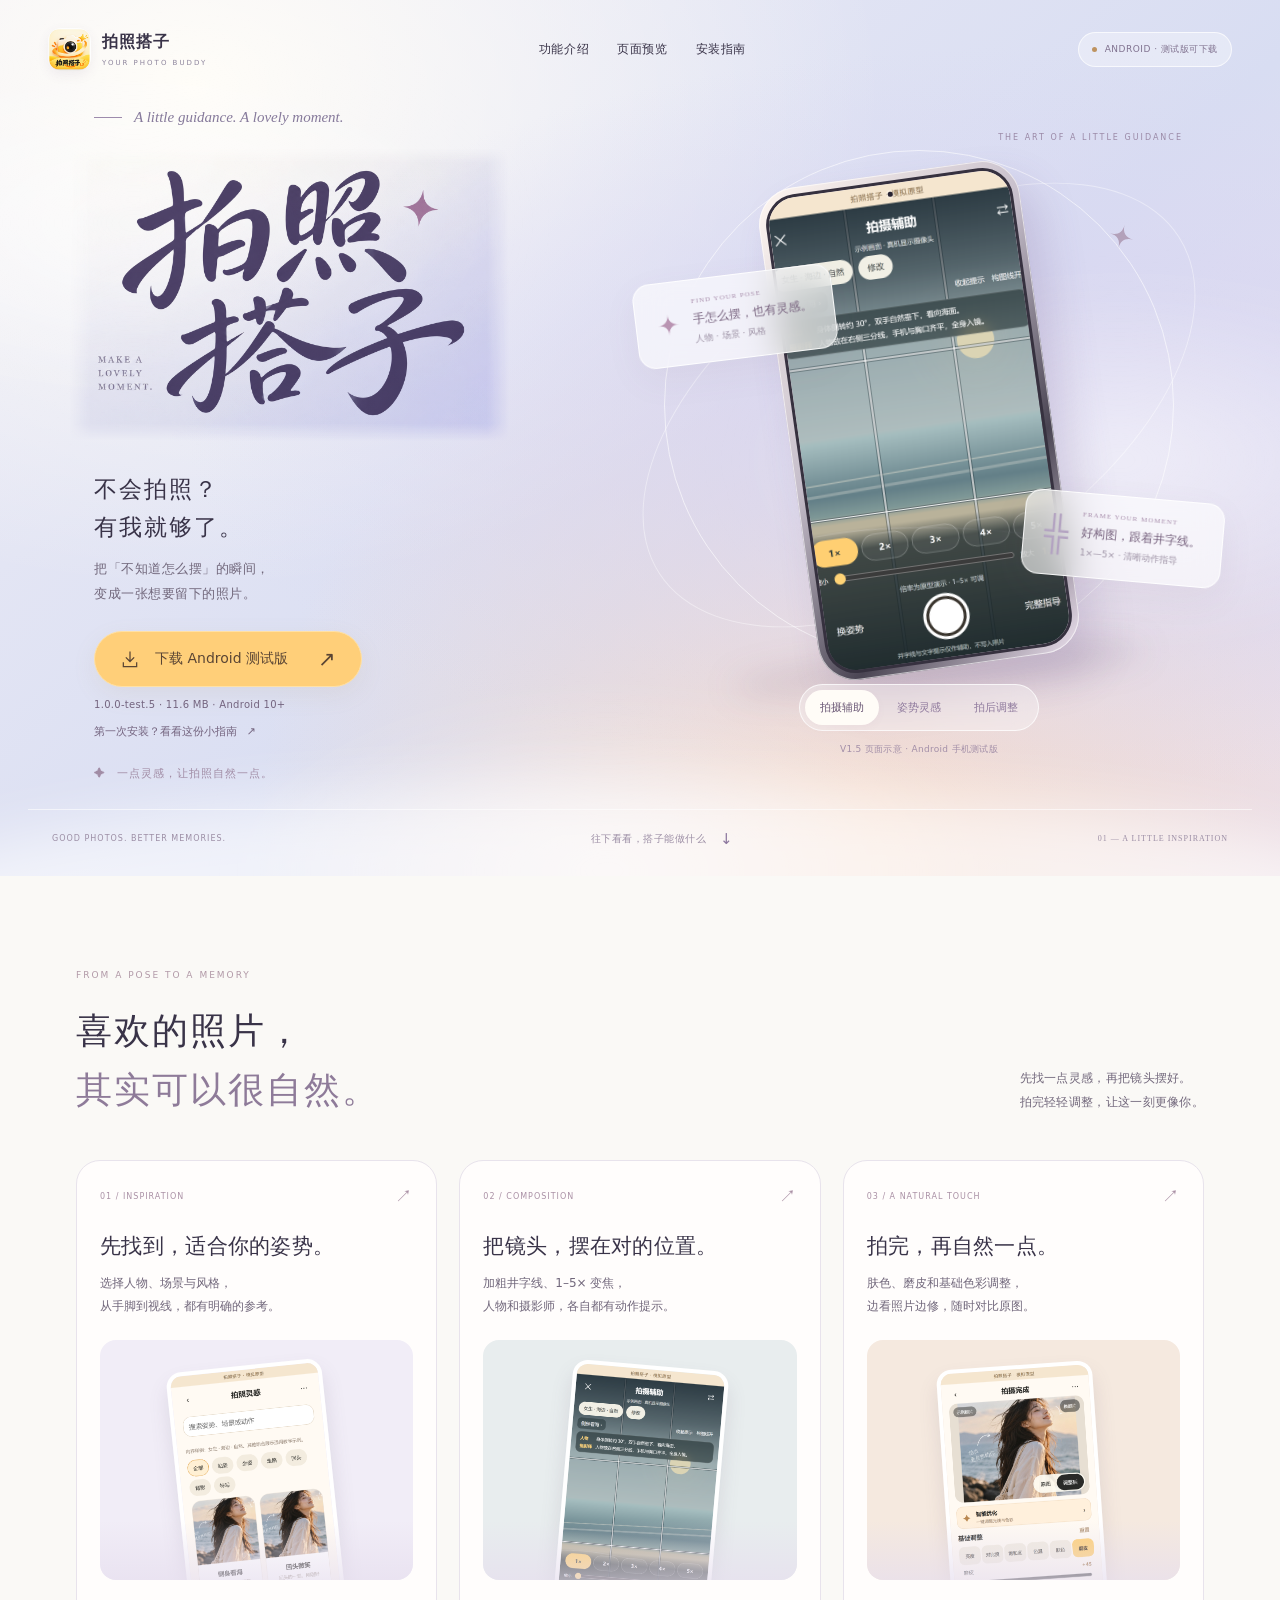
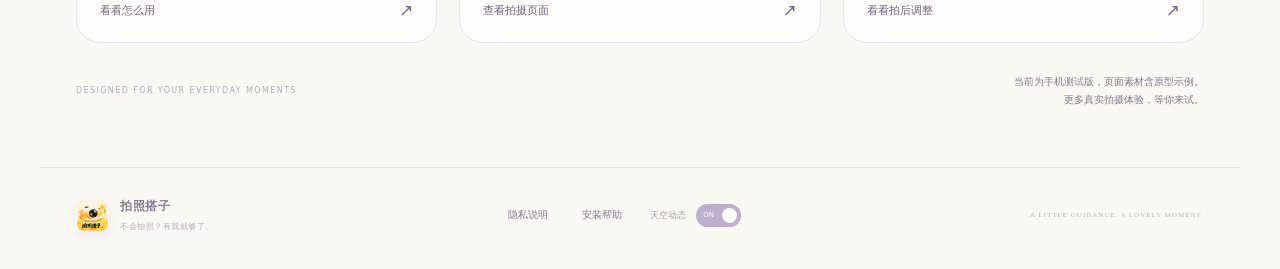
==== commit 9aaf547d: "Use the user-selected calligraphic wordmark on the official website" ====
--- a/docs/index.html
+++ b/docs/index.html
@@ -1,9 +1,9 @@
 <!doctype html>
-<html lang="zh-CN"><head><meta charset="utf-8"><meta name="viewport" content="width=device-width,initial-scale=1,viewport-fit=cover"><meta name="theme-color" content="#eeedf8"><meta name="description" content="拍照搭子1.0，不会拍照？有我就够了。姿势灵感、井字构图与自然修图，下载 Android 手机测试版。"><title>拍照搭子1.0 · 不会拍照？有我就够了。</title><link rel="icon" href="assets/icon.png"><link rel="preload" href="assets/fonts/pose-title.ttf" as="font" type="font/ttf" crossorigin><link rel="stylesheet" href="style.css?v=20261013-ui2"></head>
+<html lang="zh-CN"><head><meta charset="utf-8"><meta name="viewport" content="width=device-width,initial-scale=1,viewport-fit=cover"><meta name="theme-color" content="#eeedf8"><meta name="description" content="拍照搭子1.0，不会拍照？有我就够了。姿势灵感、井字构图与自然修图，下载 Android 手机测试版。"><title>拍照搭子1.0 · 不会拍照？有我就够了。</title><link rel="icon" href="assets/icon.png"><link rel="stylesheet" href="style.css?v=20261013-wordmark"></head>
 <body><a class="skip-link" href="#download">跳到安装包下载</a><main>
 <section class="stage" id="home"><div class="sky" aria-hidden="true"><div class="cloud c1"></div><div class="cloud c2"></div><div class="cloud c3"></div><div class="horizon"></div></div>
 <header class="topbar"><a class="brand" href="#home"><img src="assets/icon.png" alt="拍照搭子图标"><span>拍照搭子<small>YOUR PHOTO BUDDY</small></span></a><nav class="nav" aria-label="官网导航"><button data-dialog="features">功能介绍</button><button data-dialog="gallery">页面预览</button><button data-dialog="install">安装指南</button></nav><span class="release"><i></i> ANDROID · 手机测试版</span></header>
-<div class="hero"><section class="intro"><p class="eyebrow"><span class="eyebrow-line"></span>A little guidance. A lovely moment.</p><div class="title-lockup"><h1 aria-label="拍照搭子"><span>拍照</span><span class="title-second">搭子</span></h1><span class="title-star"><svg viewBox="0 0 40 40" aria-hidden="true"><path d="M20 2C20 14 14 20 2 20C14 20 20 26 20 38C20 26 26 20 38 20C26 20 20 14 20 2Z"/></svg></span><span class="title-side" aria-hidden="true">MAKE A<br>LOVELY<br>MOMENT.</span></div><p class="slogan">不会拍照？<br><strong>有我就够了。</strong></p><p class="role">把「不知道怎么摆」的瞬间，<br>变成一张想要留下的照片。</p>
+<div class="hero"><section class="intro"><p class="eyebrow"><span class="eyebrow-line"></span>A little guidance. A lovely moment.</p><div class="title-lockup"><h1 aria-label="拍照搭子"><img class="selected-wordmark" src="assets/wordmark-selected.png" width="1536" height="1024" alt="拍照搭子" fetchpriority="high"></h1></div><p class="slogan">不会拍照？<br><strong>有我就够了。</strong></p><p class="role">把「不知道怎么摆」的瞬间，<br>变成一张想要留下的照片。</p>
 <section class="download-area" id="download" aria-label="Android 安装包下载"><button class="download-button" data-download disabled><svg width="20" height="20" viewBox="0 0 24 24" fill="none" stroke="currentColor" stroke-width="1.5" aria-hidden="true"><path d="M12 3v12m-5-5 5 5 5-5M4 16v5h16v-5"/></svg><span data-download-label>正在检查安装包</span><span class="arrow">↗</span></button><p id="release-info">Android 10 及以上 · 正在检查下载文件</p><button class="text-link" data-dialog="install">第一次安装？看看这份小指南 <span>↗</span></button></section><p class="hero-note"><span>✦</span> 一点灵感，让拍照自然一点。</p></section>
 <div class="scene"><div class="orbit orbit-one" aria-hidden="true"></div><div class="orbit orbit-two" aria-hidden="true"></div><span class="scene-label">THE ART OF A LITTLE GUIDANCE</span><div class="phone-shadow" aria-hidden="true"></div><div class="phone" aria-label="APP 原型页面展示"><div class="phone-inner"><img id="phone-screen" src="assets/camera.png" alt="拍摄辅助原型页面"><span class="phone-camera" aria-hidden="true"></span></div></div><div class="float-note pose-note"><span class="note-icon"><svg viewBox="0 0 40 40" aria-hidden="true"><path d="M20 2C20 14 14 20 2 20C14 20 20 26 20 38C20 26 26 20 38 20C26 20 20 14 20 2Z"/></svg></span><div><small>FIND YOUR POSE</small><b>手怎么摆，也有灵感。</b><span class="note-caption">人物 · 场景 · 风格</span></div></div><div class="float-note camera-note"><span class="grid-icon" aria-hidden="true">╬</span><div><small>FRAME YOUR MOMENT</small><b>好构图，跟着井字线。</b><span class="note-caption">1×—5× · 清晰动作指导</span></div></div><span class="scene-star"><svg viewBox="0 0 40 40" aria-hidden="true"><path d="M20 2C20 14 14 20 2 20C14 20 20 26 20 38C20 26 26 20 38 20C26 20 20 14 20 2Z"/></svg></span><div class="screen-switch" aria-label="切换原型展示"><button class="active" data-screen="0" aria-pressed="true">拍摄辅助</button><button data-screen="1" aria-pressed="false">姿势灵感</button><button data-screen="2" aria-pressed="false">拍后调整</button></div><p class="preview-label">V1.5 页面示意 · Android 手机测试版</p></div></div>
 <div class="hero-bottom"><span class="bottom-note">GOOD PHOTOS. BETTER MEMORIES.</span><a href="#experience" class="explore">往下看看，搭子能做什么 <span>↓</span></a><span class="bottom-mark">01 — A LITTLE INSPIRATION</span></div></section>
@@ -13,4 +13,4 @@
 <dialog id="gallery" class="gallery-dialog"><button class="close" aria-label="关闭">×</button><p class="dialog-eyebrow">A FIRST LOOK</p><h2>从灵感，到喜欢的照片。</h2><p class="muted">原型页面示例，部分教学图片为占位素材。</p><div class="gallery-grid"><figure><img src="assets/camera.png" alt="拍摄辅助页面" loading="lazy"><figcaption>01 / 井字构图辅助</figcaption></figure><figure><img src="assets/camera.png" alt="拍摄辅助页面" loading="lazy"><figcaption>02 / 跟着指导拍</figcaption></figure><figure><img src="assets/edit.png" alt="拍后磨皮与基础调整页面" loading="lazy"><figcaption>03 / 自然地调整</figcaption></figure></div></dialog>
 <dialog id="install"><button class="close" aria-label="关闭">×</button><p class="dialog-eyebrow">READY WHEN YOU ARE</p><h2>三个步骤，开始拍照。</h2><div class="availability"><span class="status-dot"></span><p id="install-status">正在检查 Android 测试安装包。</p></div><ol class="install-steps"><li><h3>下载测试版 APK</h3><p>在安卓手机浏览器打开官网，从下载按钮获取测试安装包。</p></li><li><h3>打开安装包</h3><p>在浏览器下载列表找到 APK。按手机系统提示允许当前来源安装应用，再完成安装。</p></li><li><h3>开启相机，开始拍照</h3><p>第一次使用拍照功能时，按提示允许相机权限；不授权仍可浏览姿势。</p></li></ol><p class="footnote">APK 适用于 Android，iPhone 无法安装。最低 Android 10。当前为测试签名的调试包；已安装此前测试版可直接覆盖安装，保留本机收藏和方案。</p><button class="dialog-action" data-download disabled><span data-download-label>正在检查安装包</span></button></dialog>
 <dialog id="privacy"><button class="close" aria-label="关闭">×</button><p class="dialog-eyebrow">YOUR PHOTOS, YOUR MOMENTS</p><h2>关于你的照片。</h2><p>本官网用于产品介绍与发布信息展示，不要求登录，也不提供照片上传入口。页面图片是产品原型演示素材。</p><p>当前测试版在本机保存收藏、历史与设置，人脸处理在手机本地执行，没有照片上传接口。相机权限用于实时取景与拍摄；导入照片使用系统选择器，保存到 Pictures/拍照搭子，不申请麦克风或读取全部相册权限。</p><p>官网未加入广告或访问统计脚本，页面资源与安装包配置从本站加载。托管服务可能处理提供网页所必需的访问日志。当前为手机测试版，尚未发布正式应用商店版本。</p><p class="footnote">产品版本：拍照搭子1.0 · 首发平台：Android</p></dialog>
-<script src="app.js?v=20261013-ui2"></script></body></html>+<script src="app.js?v=20261013-wordmark"></script></body></html>
--- a/docs/style.css
+++ b/docs/style.css
@@ -13,3 +13,10 @@
 @media(max-width:700px){.stage{min-height:0}.topbar{padding:calc(20px + env(safe-area-inset-top)) 24px 12px;gap:12px}.brand{font-size:13px;gap:8px}.brand img{width:37px;height:37px;border-radius:11px}.brand small{font-size:6px;letter-spacing:1px}.nav{display:none}.release{padding:8px 10px;font-size:7px;letter-spacing:.1px}.hero{display:flex;flex-direction:column;padding:0 22px;min-height:0}.intro{padding:26px 0 0;text-align:center;width:100%;display:flex;flex-direction:column;align-items:center}.eyebrow{font-size:12px;margin:0 0 21px;gap:8px}.eyebrow-line{width:20px}.title-lockup{width:100%;max-width:370px}.intro h1{font-size:76px;line-height:1.12;white-space:nowrap;letter-spacing:0;transform:rotate(-4deg)}.intro h1>span{display:inline}.intro h1 .title-second{margin-left:3px}.title-star{width:22px;left:auto;right:-1px;top:-5px}.title-side{display:none}.slogan{font-size:16px;line-height:1.8;margin:20px 0 7px;letter-spacing:1px}.slogan br{display:none}.slogan strong{margin-left:4px}.role{font-size:12px;line-height:1.9;margin-bottom:0}.hero-note{display:none}.download-area{margin:0;width:100%;padding:0;order:2}.intro .download-area{display:none}.hero>.download-area{display:block;text-align:center;margin:18px 0 26px;padding:0 4px}.download-button{width:100%;min-height:55px;font-size:14px;gap:12px}.download-area p{font-size:10px}.text-link{min-height:38px;font-size:11px}.scene{width:100%;height:500px;margin-top:16px;order:1}.scene-label{top:1px;right:7px;font-size:6px;letter-spacing:1.2px}.phone{width:203px;top:32px;padding:6px;border-radius:31px;transform:translateX(-50%) rotate(-7deg)}.phone-inner{border-radius:25px;border-width:2px}.phone-shadow{bottom:63px;height:24px}.orbit-one{width:350px;height:350px;top:44%}.orbit-two{width:415px;height:240px;top:44%}.float-note{min-width:0;gap:8px;padding:12px 13px;border-radius:13px}.pose-note{left:-7px;top:106px}.camera-note{right:-10px;top:300px}.float-note b{font-size:10px}.float-note small{font-size:6px;letter-spacing:.5px;margin-bottom:5px}.note-caption{font-size:7px}.note-icon{width:17px}.grid-icon{font-size:27px}.scene-star{width:20px;right:20px;top:50px}.screen-switch{bottom:32px;padding:4px}.screen-switch button{padding:0 14px;min-height:36px;font-size:10px}.preview-label{bottom:9px;font-size:8px}.hero-bottom{padding:15px 25px 22px;justify-content:center}.bottom-note,.bottom-mark{display:none}.explore{font-size:10px}.experience{padding:58px 22px 34px}.section-heading{display:block;margin-bottom:27px}.section-eyebrow{font-size:8px;letter-spacing:1.3px;margin-bottom:17px}.section-heading h2{font-size:28px;letter-spacing:1px;line-height:1.6}.section-heading>p{font-size:12px;margin-top:16px}.feature-grid{display:block}.feature-card{padding:23px 23px 14px;margin-bottom:16px;border-radius:21px}.feature-top{font-size:8px}.feature-card h3{font-size:22px;margin-top:18px}.feature-card p{font-size:12px;line-height:1.8;margin-bottom:18px}.feature-visual{height:224px}.feature-visual img{width:176px;margin-top:20px}.experience-note{margin-top:22px;display:block}.experience-note>span{font-size:7px}.experience-note>p{font-size:10px;text-align:left;margin-top:12px}.footer{margin:0 22px;padding:25px 0 24px;flex-wrap:wrap;gap:22px}.footer-brand{font-size:11px}.footer-brand img{width:30px;height:30px}.footer-links{width:100%;gap:22px;justify-content:space-between}.footer-links>button{font-size:10px}.motion-setting{font-size:9px}.footer-end{display:block;font-size:7px}.gallery-grid{grid-template-columns:repeat(2,minmax(0,1fr));gap:12px}.gallery-grid figure:last-child{grid-column:1/-1;width:50%;justify-self:center}.gallery-dialog{padding:28px 20px}dialog{padding:32px 24px}dialog h2{font-size:25px}}
 @media(max-width:359px){.topbar{padding-left:18px;padding-right:18px}.hero{padding:0 18px}.intro h1{font-size:63px}.title-star{right:0}.eyebrow{font-size:10px}.scene{height:464px}.phone{width:187px}.pose-note{padding:9px;left:-9px;top:98px}.camera-note{padding:9px;right:-8px;top:276px}.float-note b{font-size:9px}.note-caption{font-size:6px}.slogan{font-size:14px}.release{padding:7px;font-size:6px}.experience{padding-left:18px;padding-right:18px}.feature-card h3{font-size:20px}.hero>.download-area{padding:0}}
 @media(prefers-reduced-motion:reduce){*,*::before,*::after{animation:none!important;transition:none!important;scroll-behavior:auto!important}}
+
+/* The supplied wordmark is displayed intact; blending fades its paper into the sky. */
+.intro{z-index:auto}
+.title-lockup{width:440px;max-width:100%;margin-left:-25px}.intro h1{font-size:0;line-height:0;letter-spacing:0;transform:none}.selected-wordmark{display:block;width:100%;height:auto;mix-blend-mode:multiply;mask-image:linear-gradient(to bottom,transparent,#000 5%,#000 94%,transparent),linear-gradient(to right,transparent,#000 5%,#000 95%,transparent);mask-composite:intersect;-webkit-mask-image:linear-gradient(to bottom,transparent,#000 5%,#000 94%,transparent),linear-gradient(to right,transparent,#000 5%,#000 95%,transparent);-webkit-mask-composite:source-in}
+@media(max-width:1050px) and (min-width:701px){.title-lockup{width:360px;margin-left:-15px}}
+@media(max-width:700px){.title-lockup{width:100%;max-width:385px;margin-left:0}.intro h1{font-size:0;line-height:0;transform:none}.slogan{margin-top:12px}.eyebrow{margin-bottom:12px}}
+@media(max-width:359px){.intro h1{font-size:0}.title-lockup{max-width:320px}}
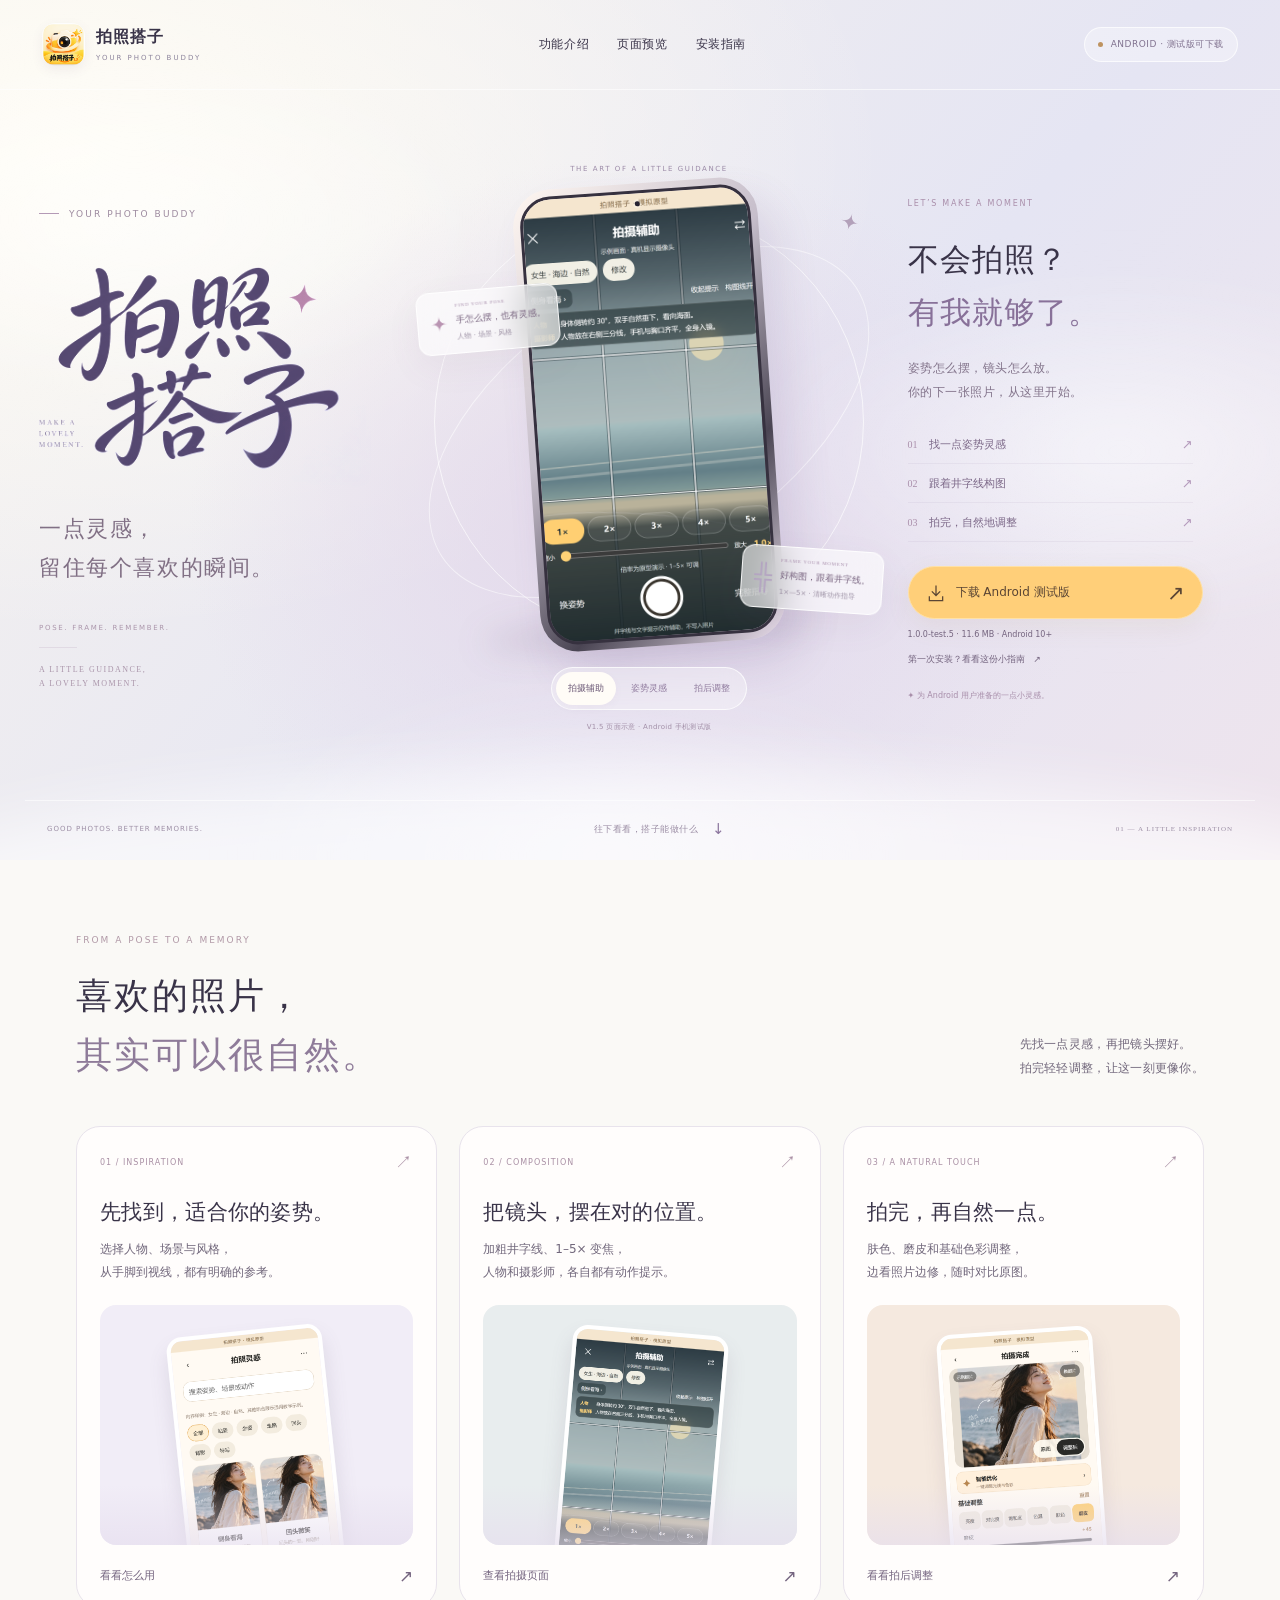
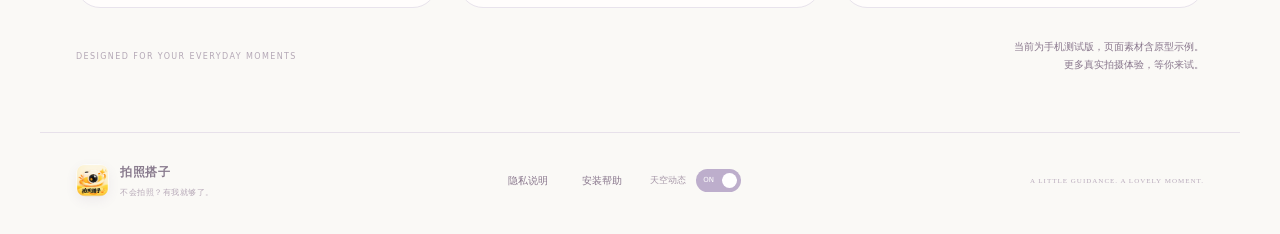
==== commit efee95ea: "Redesign homepage with a balanced three-column product layout and first-screen download" ====
--- a/docs/index.html
+++ b/docs/index.html
@@ -1,11 +1,9 @@
 <!doctype html>
-<html lang="zh-CN"><head><meta charset="utf-8"><meta name="viewport" content="width=device-width,initial-scale=1,viewport-fit=cover"><meta name="theme-color" content="#eeedf8"><meta name="description" content="拍照搭子1.0，不会拍照？有我就够了。姿势灵感、井字构图与自然修图，下载 Android 手机测试版。"><title>拍照搭子1.0 · 不会拍照？有我就够了。</title><link rel="icon" href="assets/icon.png"><link rel="stylesheet" href="style.css?v=20261013-wordmark"></head>
+<html lang="zh-CN"><head><meta charset="utf-8"><meta name="viewport" content="width=device-width,initial-scale=1,viewport-fit=cover"><meta name="theme-color" content="#eeedf8"><meta name="description" content="拍照搭子1.0，不会拍照？有我就够了。姿势灵感、井字构图与自然修图，下载 Android 手机测试版。"><title>拍照搭子1.0 · 不会拍照？有我就够了。</title><link rel="icon" href="assets/icon.png"><link rel="stylesheet" href="style.css?v=20261013-home3"></head>
 <body><a class="skip-link" href="#download">跳到安装包下载</a><main>
 <section class="stage" id="home"><div class="sky" aria-hidden="true"><div class="cloud c1"></div><div class="cloud c2"></div><div class="cloud c3"></div><div class="horizon"></div></div>
 <header class="topbar"><a class="brand" href="#home"><img src="assets/icon.png" alt="拍照搭子图标"><span>拍照搭子<small>YOUR PHOTO BUDDY</small></span></a><nav class="nav" aria-label="官网导航"><button data-dialog="features">功能介绍</button><button data-dialog="gallery">页面预览</button><button data-dialog="install">安装指南</button></nav><span class="release"><i></i> ANDROID · 手机测试版</span></header>
-<div class="hero"><section class="intro"><p class="eyebrow"><span class="eyebrow-line"></span>A little guidance. A lovely moment.</p><div class="title-lockup"><h1 aria-label="拍照搭子"><img class="selected-wordmark" src="assets/wordmark-selected.png" width="1536" height="1024" alt="拍照搭子" fetchpriority="high"></h1></div><p class="slogan">不会拍照？<br><strong>有我就够了。</strong></p><p class="role">把「不知道怎么摆」的瞬间，<br>变成一张想要留下的照片。</p>
-<section class="download-area" id="download" aria-label="Android 安装包下载"><button class="download-button" data-download disabled><svg width="20" height="20" viewBox="0 0 24 24" fill="none" stroke="currentColor" stroke-width="1.5" aria-hidden="true"><path d="M12 3v12m-5-5 5 5 5-5M4 16v5h16v-5"/></svg><span data-download-label>正在检查安装包</span><span class="arrow">↗</span></button><p id="release-info">Android 10 及以上 · 正在检查下载文件</p><button class="text-link" data-dialog="install">第一次安装？看看这份小指南 <span>↗</span></button></section><p class="hero-note"><span>✦</span> 一点灵感，让拍照自然一点。</p></section>
-<div class="scene"><div class="orbit orbit-one" aria-hidden="true"></div><div class="orbit orbit-two" aria-hidden="true"></div><span class="scene-label">THE ART OF A LITTLE GUIDANCE</span><div class="phone-shadow" aria-hidden="true"></div><div class="phone" aria-label="APP 原型页面展示"><div class="phone-inner"><img id="phone-screen" src="assets/camera.png" alt="拍摄辅助原型页面"><span class="phone-camera" aria-hidden="true"></span></div></div><div class="float-note pose-note"><span class="note-icon"><svg viewBox="0 0 40 40" aria-hidden="true"><path d="M20 2C20 14 14 20 2 20C14 20 20 26 20 38C20 26 26 20 38 20C26 20 20 14 20 2Z"/></svg></span><div><small>FIND YOUR POSE</small><b>手怎么摆，也有灵感。</b><span class="note-caption">人物 · 场景 · 风格</span></div></div><div class="float-note camera-note"><span class="grid-icon" aria-hidden="true">╬</span><div><small>FRAME YOUR MOMENT</small><b>好构图，跟着井字线。</b><span class="note-caption">1×—5× · 清晰动作指导</span></div></div><span class="scene-star"><svg viewBox="0 0 40 40" aria-hidden="true"><path d="M20 2C20 14 14 20 2 20C14 20 20 26 20 38C20 26 26 20 38 20C26 20 20 14 20 2Z"/></svg></span><div class="screen-switch" aria-label="切换原型展示"><button class="active" data-screen="0" aria-pressed="true">拍摄辅助</button><button data-screen="1" aria-pressed="false">姿势灵感</button><button data-screen="2" aria-pressed="false">拍后调整</button></div><p class="preview-label">V1.5 页面示意 · Android 手机测试版</p></div></div>
+<div class="hero"><section class="intro"><p class="eyebrow"><span class="eyebrow-line"></span>YOUR PHOTO BUDDY</p><div class="title-lockup"><h1 aria-label="拍照搭子"><img class="selected-wordmark" src="assets/wordmark-selected.png" width="1536" height="1024" alt="拍照搭子" fetchpriority="high"></h1></div><p class="brand-caption">一点灵感，<br>留住每个喜欢的瞬间。</p><div class="brand-signature"><span>POSE. FRAME. REMEMBER.</span><i></i><small>A LITTLE GUIDANCE,<br>A LOVELY MOMENT.</small></div></section><div class="scene"><div class="orbit orbit-one" aria-hidden="true"></div><div class="orbit orbit-two" aria-hidden="true"></div><span class="scene-label">THE ART OF A LITTLE GUIDANCE</span><div class="phone-shadow" aria-hidden="true"></div><div class="phone" aria-label="APP 原型页面展示"><div class="phone-inner"><img id="phone-screen" src="assets/camera.png" alt="拍摄辅助原型页面"><span class="phone-camera" aria-hidden="true"></span></div></div><div class="float-note pose-note"><span class="note-icon"><svg viewBox="0 0 40 40" aria-hidden="true"><path d="M20 2C20 14 14 20 2 20C14 20 20 26 20 38C20 26 26 20 38 20C26 20 20 14 20 2Z"/></svg></span><div><small>FIND YOUR POSE</small><b>手怎么摆，也有灵感。</b><span class="note-caption">人物 · 场景 · 风格</span></div></div><div class="float-note camera-note"><span class="grid-icon" aria-hidden="true">╬</span><div><small>FRAME YOUR MOMENT</small><b>好构图，跟着井字线。</b><span class="note-caption">1×—5× · 清晰动作指导</span></div></div><span class="scene-star"><svg viewBox="0 0 40 40" aria-hidden="true"><path d="M20 2C20 14 14 20 2 20C14 20 20 26 20 38C20 26 26 20 38 20C26 20 20 14 20 2Z"/></svg></span><div class="screen-switch" aria-label="切换原型展示"><button class="active" data-screen="0" aria-pressed="true">拍摄辅助</button><button data-screen="1" aria-pressed="false">姿势灵感</button><button data-screen="2" aria-pressed="false">拍后调整</button></div><p class="preview-label">V1.5 页面示意 · Android 手机测试版</p></div><section class="hero-actions" aria-label="功能与下载"><p class="action-eyebrow">LET’S MAKE A MOMENT</p><h2 class="slogan">不会拍照？<br><strong>有我就够了。</strong></h2><p class="role">姿势怎么摆，镜头怎么放。<br>你的下一张照片，从这里开始。</p><div class="hero-steps"><button data-dialog="features"><span>01</span><b>找一点姿势灵感</b><i>↗</i></button><button data-dialog="gallery"><span>02</span><b>跟着井字线构图</b><i>↗</i></button><button data-dialog="gallery"><span>03</span><b>拍完，自然地调整</b><i>↗</i></button></div><section class="download-area" id="download" aria-label="Android 安装包下载"><button class="download-button" data-download disabled><svg width="20" height="20" viewBox="0 0 24 24" fill="none" stroke="currentColor" stroke-width="1.5" aria-hidden="true"><path d="M12 3v12m-5-5 5 5 5-5M4 16v5h16v-5"/></svg><span data-download-label>正在检查安装包</span><span class="arrow">↗</span></button><p id="release-info">Android 10 及以上 · 正在检查下载文件</p><button class="text-link" data-dialog="install">第一次安装？看看这份小指南 <span>↗</span></button></section><p class="hero-note">✦ 为 Android 用户准备的一点小灵感。</p></section></div>
 <div class="hero-bottom"><span class="bottom-note">GOOD PHOTOS. BETTER MEMORIES.</span><a href="#experience" class="explore">往下看看，搭子能做什么 <span>↓</span></a><span class="bottom-mark">01 — A LITTLE INSPIRATION</span></div></section>
 <section class="experience" id="experience"><div class="section-heading"><div><p class="section-eyebrow">FROM A POSE TO A MEMORY</p><h2>喜欢的照片，<br><em>其实可以很自然。</em></h2></div><p>先找一点灵感，再把镜头摆好。<br>拍完轻轻调整，让这一刻更像你。</p></div><div class="feature-grid"><article class="feature-card"><div class="feature-top"><span>01 / INSPIRATION</span><span>↗</span></div><h3>先找到，适合你的姿势。</h3><p>选择人物、场景与风格，<br>从手脚到视线，都有明确的参考。</p><div class="feature-visual library-visual"><img src="assets/library.png" alt="姿势库原型页面" loading="lazy"></div><button data-dialog="features">看看怎么用 <span>↗</span></button></article><article class="feature-card"><div class="feature-top"><span>02 / COMPOSITION</span><span>↗</span></div><h3>把镜头，摆在对的位置。</h3><p>加粗井字线、1–5× 变焦，<br>人物和摄影师，各自都有动作提示。</p><div class="feature-visual camera-visual"><img src="assets/camera.png" alt="拍摄辅助原型页面" loading="lazy"></div><button data-dialog="gallery">查看拍摄页面 <span>↗</span></button></article><article class="feature-card"><div class="feature-top"><span>03 / A NATURAL TOUCH</span><span>↗</span></div><h3>拍完，再自然一点。</h3><p>肤色、磨皮和基础色彩调整，<br>边看照片边修，随时对比原图。</p><div class="feature-visual edit-visual"><img src="assets/edit.png" alt="照片调整原型页面" loading="lazy"></div><button data-dialog="gallery">看看拍后调整 <span>↗</span></button></article></div><div class="experience-note"><span>DESIGNED FOR YOUR EVERYDAY MOMENTS</span><p>当前为手机测试版，页面素材含原型示例。<br>更多真实拍摄体验，等你来试。</p></div></section>
 <footer class="footer"><a class="brand footer-brand" href="#home"><img src="assets/icon.png" alt=""><span>拍照搭子<small>不会拍照？有我就够了。</small></span></a><div class="footer-links"><button data-dialog="privacy">隐私说明</button><button data-dialog="install">安装帮助</button><div class="motion-setting"><label for="motion-toggle">天空动态</label><button id="motion-toggle" role="switch" aria-checked="true" aria-label="开启或关闭天空动画"><span class="switch-word">ON</span><i></i></button></div></div><span class="footer-end">A LITTLE GUIDANCE. A LOVELY MOMENT.</span></footer></main>
@@ -13,4 +11,4 @@
 <dialog id="gallery" class="gallery-dialog"><button class="close" aria-label="关闭">×</button><p class="dialog-eyebrow">A FIRST LOOK</p><h2>从灵感，到喜欢的照片。</h2><p class="muted">原型页面示例，部分教学图片为占位素材。</p><div class="gallery-grid"><figure><img src="assets/camera.png" alt="拍摄辅助页面" loading="lazy"><figcaption>01 / 井字构图辅助</figcaption></figure><figure><img src="assets/camera.png" alt="拍摄辅助页面" loading="lazy"><figcaption>02 / 跟着指导拍</figcaption></figure><figure><img src="assets/edit.png" alt="拍后磨皮与基础调整页面" loading="lazy"><figcaption>03 / 自然地调整</figcaption></figure></div></dialog>
 <dialog id="install"><button class="close" aria-label="关闭">×</button><p class="dialog-eyebrow">READY WHEN YOU ARE</p><h2>三个步骤，开始拍照。</h2><div class="availability"><span class="status-dot"></span><p id="install-status">正在检查 Android 测试安装包。</p></div><ol class="install-steps"><li><h3>下载测试版 APK</h3><p>在安卓手机浏览器打开官网，从下载按钮获取测试安装包。</p></li><li><h3>打开安装包</h3><p>在浏览器下载列表找到 APK。按手机系统提示允许当前来源安装应用，再完成安装。</p></li><li><h3>开启相机，开始拍照</h3><p>第一次使用拍照功能时，按提示允许相机权限；不授权仍可浏览姿势。</p></li></ol><p class="footnote">APK 适用于 Android，iPhone 无法安装。最低 Android 10。当前为测试签名的调试包；已安装此前测试版可直接覆盖安装，保留本机收藏和方案。</p><button class="dialog-action" data-download disabled><span data-download-label>正在检查安装包</span></button></dialog>
 <dialog id="privacy"><button class="close" aria-label="关闭">×</button><p class="dialog-eyebrow">YOUR PHOTOS, YOUR MOMENTS</p><h2>关于你的照片。</h2><p>本官网用于产品介绍与发布信息展示，不要求登录，也不提供照片上传入口。页面图片是产品原型演示素材。</p><p>当前测试版在本机保存收藏、历史与设置，人脸处理在手机本地执行，没有照片上传接口。相机权限用于实时取景与拍摄；导入照片使用系统选择器，保存到 Pictures/拍照搭子，不申请麦克风或读取全部相册权限。</p><p>官网未加入广告或访问统计脚本，页面资源与安装包配置从本站加载。托管服务可能处理提供网页所必需的访问日志。当前为手机测试版，尚未发布正式应用商店版本。</p><p class="footnote">产品版本：拍照搭子1.0 · 首发平台：Android</p></dialog>
-<script src="app.js?v=20261013-wordmark"></script></body></html>+<script src="app.js?v=20261013-home3"></script></body></html>
--- a/docs/style.css
+++ b/docs/style.css
@@ -16,7 +16,15 @@
 
 /* The supplied wordmark is displayed intact; blending fades its paper into the sky. */
 .intro{z-index:auto}
+.selected-wordmark{filter:brightness(1.12)}
 .title-lockup{width:440px;max-width:100%;margin-left:-25px}.intro h1{font-size:0;line-height:0;letter-spacing:0;transform:none}.selected-wordmark{display:block;width:100%;height:auto;mix-blend-mode:multiply;mask-image:linear-gradient(to bottom,transparent,#000 5%,#000 94%,transparent),linear-gradient(to right,transparent,#000 5%,#000 95%,transparent);mask-composite:intersect;-webkit-mask-image:linear-gradient(to bottom,transparent,#000 5%,#000 94%,transparent),linear-gradient(to right,transparent,#000 5%,#000 95%,transparent);-webkit-mask-composite:source-in}
 @media(max-width:1050px) and (min-width:701px){.title-lockup{width:360px;margin-left:-15px}}
 @media(max-width:700px){.title-lockup{width:100%;max-width:385px;margin-left:0}.intro h1{font-size:0;line-height:0;transform:none}.slogan{margin-top:12px}.eyebrow{margin-bottom:12px}}
 @media(max-width:359px){.intro h1{font-size:0}.title-lockup{max-width:320px}}
+
+/* Home 3: an editorial triptych with the complete download action in the first screen. */
+.stage{height:min(100svh,860px);min-height:660px;display:flex;flex-direction:column;background:#f1edf5}.sky{background:radial-gradient(ellipse at 50% 62%,#e4d8ea 0,transparent 50%),radial-gradient(ellipse at 5% 18%,#fffdf6 0,transparent 48%),linear-gradient(130deg,#f6f3ee,#e5e5f3 60%,#eee4ed)}.topbar{width:100%;max-width:1320px;flex:0 0 auto;padding:23px 42px;border-bottom:1px solid #ffffff9c}.hero{grid-template-columns:minmax(0,1fr) minmax(0,1.22fr) minmax(0,.95fr);gap:28px;width:100%;max-width:1270px;padding:16px 34px 6px;min-height:0;flex:1;align-items:center}.intro{padding:0;display:block;text-align:left}.eyebrow{font-family:inherit;font-style:normal;font-size:9px;letter-spacing:2.1px;gap:10px;margin:0 0 30px;color:#9d8a9f}.eyebrow-line{width:20px;background:#b49ab6}.title-lockup{width:360px;margin-left:-24px;max-width:calc(100% + 20px)}.brand-caption{font-family:var(--serif);font-size:22px;line-height:1.8;letter-spacing:1.6px;color:#817085;margin:20px 0 36px}.brand-signature{display:flex;flex-direction:column;gap:15px;color:#ab96ab}.brand-signature>span{font-size:7px;letter-spacing:1.7px}.brand-signature i{width:38px;height:1px;background:#bbaac044}.brand-signature small{font-family:var(--serif);font-size:8px;letter-spacing:1.5px;line-height:1.8}.scene{height:clamp(440px,calc(100svh - 210px),570px);margin:0;min-width:0}.phone{top:18px;width:clamp(205px,calc((100svh - 310px)*.49),245px);transform:translateX(-50%) rotate(-4deg);box-shadow:16px 25px 40px #6d528b24}.scene-label{top:0;left:0;right:0;text-align:center;font-size:7px;letter-spacing:1.6px}.scene-star{right:10px;top:47px;width:20px}.phone-shadow{bottom:88px;left:12%;width:76%}.orbit-one{width:430px;height:430px;border-color:#ffffffa6;top:45%}.orbit-two{width:495px;height:270px;top:45%;border-color:#fff8}.float-note{padding:11px 12px;min-width:0;border-radius:13px;gap:8px}.float-note small{font-size:5px;letter-spacing:.7px}.float-note b{font-size:9px}.note-caption{font-size:7px}.note-icon{width:18px}.grid-icon{font-size:25px}.pose-note{left:-12px;top:123px;transform:rotate(-5deg)}.camera-note{right:-13px;top:auto;bottom:124px;transform:rotate(4deg)}.screen-switch{bottom:25px;padding:4px}.screen-switch button{font-size:9px;padding:0 12px;min-height:33px}.preview-label{bottom:3px;font-size:7px}.hero-actions{padding:5px 0 5px 10px;min-width:0}.action-eyebrow{font-size:8px;letter-spacing:1.7px;color:#aa8fab;margin:0 0 26px}.hero-actions .slogan{font-family:var(--serif);font-size:31px;line-height:1.7;letter-spacing:1px;margin:0 0 17px}.hero-actions .slogan strong{font-weight:400;color:#887199}.hero-actions .role{font-size:12px;line-height:2;color:#82738a;margin:0 0 21px}.hero-steps{display:grid;gap:0;margin-bottom:24px;max-width:285px}.hero-steps button{display:flex;align-items:center;gap:11px;min-height:39px;width:100%;padding:0;border-bottom:1px solid #9d85aa1c;text-align:left}.hero-steps span{font-family:var(--serif);font-size:10px;color:#aa8fab}.hero-steps b{font-weight:400;font-size:11px;color:#7c6888}.hero-steps i{margin-left:auto;font-style:normal;color:#b49abc;font-size:13px}.hero-steps button:hover b{color:#594564}.hero-actions .download-area{display:block;width:100%;max-width:295px;order:initial;padding:0;margin:0;text-align:left}.hero-actions .download-button{width:100%;font-size:12px;padding:0 17px;min-height:53px;gap:10px}.hero-actions .download-button .arrow{margin-left:auto}.hero-actions .download-area p{font-size:8px;margin-top:11px;letter-spacing:0}.hero-actions .text-link{font-size:9px;min-height:33px}.hero-actions .hero-note{font-family:inherit;font-size:8px;letter-spacing:0;color:#a78da9;margin:14px 0 0}.hero-bottom{width:100%;max-width:1230px;margin:auto;flex:0 0 auto;padding:19px 22px 22px;border-top:1px solid #fff9}.bottom-note,.bottom-mark{font-size:7px}.explore{font-size:9px}.experience{padding-top:75px}
+@media(max-width:1100px) and (min-width:701px){.topbar{padding:20px 27px}.hero{gap:16px;padding:16px 27px;grid-template-columns:minmax(0,.9fr) minmax(0,1.2fr) minmax(0,1fr)}.title-lockup{width:300px;margin-left:-13px}.brand-caption{font-size:18px}.hero-actions{padding-left:0}.hero-actions .slogan{font-size:26px}.hero-actions .role{font-size:11px}.hero-actions .download-button{font-size:11px;padding:0 12px;gap:7px}.hero-actions .download-button svg{width:16px}.float-note{padding:9px 10px;gap:6px}.float-note b{font-size:8px}.note-caption{font-size:6px}.pose-note{left:-8px;top:116px}.camera-note{right:-8px;bottom:125px}.scene-label{font-size:6px;letter-spacing:.8px}.screen-switch button{font-size:8px;padding:0 10px}.hero-bottom{margin:0 27px;width:calc(100% - 54px);padding-left:0;padding-right:0}.nav{gap:18px}.nav button{font-size:10px}.brand-signature>span{font-size:6px}}
+@media(max-width:850px) and (min-width:701px){.stage{height:auto;min-height:720px}.hero{grid-template-columns:minmax(0,1fr) minmax(0,1fr);gap:24px;flex:initial}.intro{grid-column:1;grid-row:1}.scene{grid-column:2;grid-row:1 / span 2;height:520px}.hero-actions{grid-column:1;grid-row:2;padding:0 0 12px}.title-lockup{width:290px}.brand-caption,.brand-signature{display:none}.hero-actions .slogan{font-size:24px;line-height:1.5;margin-bottom:8px}.action-eyebrow{display:none}.hero-actions .role{font-size:10px;margin-bottom:12px}.hero-steps{display:none}.hero-actions .hero-note{display:none}.eyebrow{margin-bottom:15px}.hero-bottom{margin-top:12px}}
+@media(max-width:700px){.stage{height:auto;min-height:0;display:block}.topbar{padding:calc(19px + env(safe-area-inset-top)) 22px 18px}.hero{display:flex;flex-direction:column;gap:0;padding:22px 24px 8px;min-height:0}.intro{width:100%;text-align:center;display:flex;flex-direction:column;align-items:center;padding:0}.eyebrow{font-size:7px;letter-spacing:1.8px;margin:0 0 10px;justify-content:center}.title-lockup{width:280px;max-width:100%;margin:0}.brand-caption{font-size:13px;line-height:1.8;letter-spacing:.8px;margin:9px 0 8px}.brand-caption br{display:none}.brand-signature{display:none}.scene{width:100%;height:456px;margin:10px 0 16px;order:initial}.phone{width:200px;top:19px;transform:translateX(-50%) rotate(-4deg)}.orbit-one{width:330px;height:330px}.orbit-two{width:375px;height:220px}.scene-label{font-size:6px;top:0}.scene-star{top:44px;right:15px}.pose-note{left:-7px;top:102px}.camera-note{right:-9px;bottom:118px}.float-note b{font-size:9px}.screen-switch{bottom:20px}.screen-switch button{padding:0 14px;min-height:33px;font-size:9px}.preview-label{bottom:0;font-size:7px}.hero-actions{width:100%;max-width:430px;text-align:center;padding:0;margin-bottom:16px;order:initial}.action-eyebrow{display:none}.hero-actions .slogan{font-size:21px;line-height:1.6;margin:0 0 10px}.hero-actions .slogan br{display:none}.hero-actions .slogan strong{margin-left:5px}.hero-actions .role{font-size:12px;margin-bottom:15px}.hero-steps{display:flex;gap:12px;max-width:none;justify-content:center;margin:0 0 22px}.hero-steps button{min-height:30px;width:auto;gap:5px;flex:1;justify-content:center;border:0;white-space:nowrap}.hero-steps span{font-size:9px}.hero-steps b{font-size:9px}.hero-steps i{display:none}.hero-actions .download-area{max-width:none;text-align:center}.hero-actions .download-button{min-height:55px;font-size:13px;padding:0 20px;gap:14px}.hero-actions .download-button .arrow{margin-left:5px}.hero-actions .download-area p{font-size:9px}.hero-actions .text-link{font-size:10px}.hero-actions .hero-note{display:none}.hero-bottom{margin:0;width:100%;padding:17px 24px 20px;justify-content:center}.bottom-note,.bottom-mark{display:none}.experience{padding-top:52px}}
+@media(max-width:359px){.hero{padding-left:18px;padding-right:18px}.title-lockup{width:254px}.brand-caption{font-size:11px}.scene{height:425px}.phone{width:185px}.camera-note{bottom:108px}.pose-note{top:90px}.float-note b{font-size:8px}.hero-actions .slogan{font-size:18px}.hero-actions .role{font-size:11px}.hero-steps{gap:2px}.hero-steps b{font-size:8px}.hero-actions .download-button{font-size:12px}}
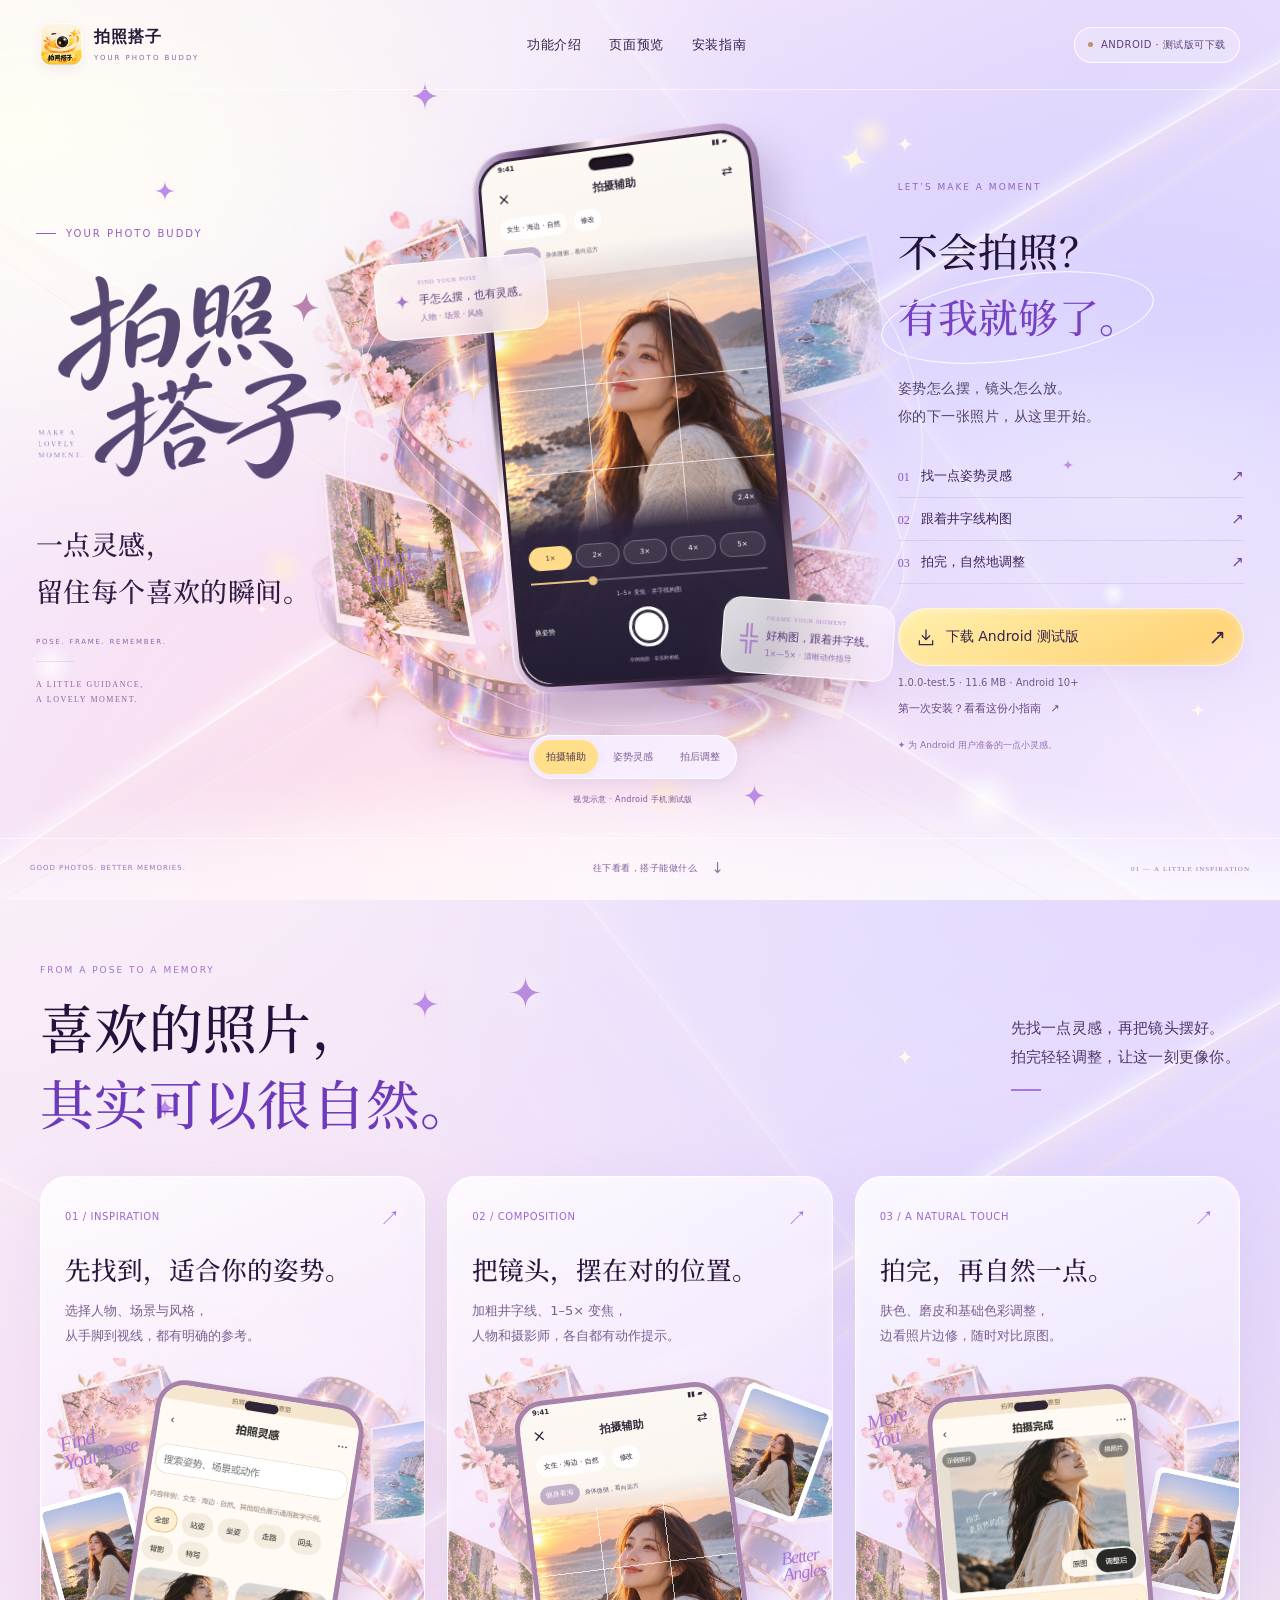
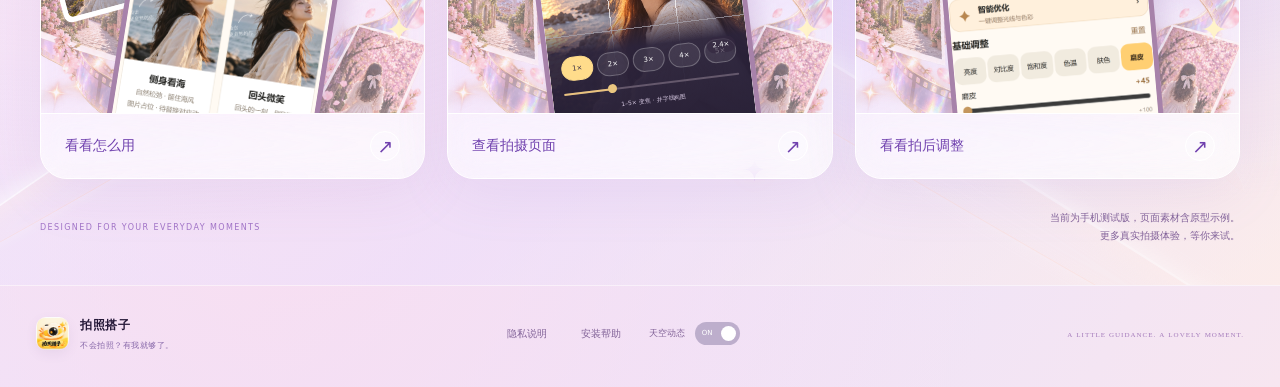
==== commit b2fb2091: "Refresh website with dream film visuals, glass feature cards, and verified Chinese typography" ====
--- a/docs/index.html
+++ b/docs/index.html
@@ -1,14 +1,14 @@
 <!doctype html>
-<html lang="zh-CN"><head><meta charset="utf-8"><meta name="viewport" content="width=device-width,initial-scale=1,viewport-fit=cover"><meta name="theme-color" content="#eeedf8"><meta name="description" content="拍照搭子1.0，不会拍照？有我就够了。姿势灵感、井字构图与自然修图，下载 Android 手机测试版。"><title>拍照搭子1.0 · 不会拍照？有我就够了。</title><link rel="icon" href="assets/icon.png"><link rel="stylesheet" href="style.css?v=20261013-home3"></head>
-<body><a class="skip-link" href="#download">跳到安装包下载</a><main>
+<html lang="zh-CN"><head><meta charset="utf-8"><meta name="viewport" content="width=device-width,initial-scale=1,viewport-fit=cover"><meta name="theme-color" content="#eeedf8"><meta name="description" content="拍照搭子1.0，不会拍照？有我就够了。姿势灵感、井字构图与自然修图，下载 Android 手机测试版。"><title>拍照搭子1.0 · 不会拍照？有我就够了。</title><link rel="icon" href="assets/icon.png"><link rel="preload" href="assets/fonts/dream-serif.ttf" as="font" type="font/ttf" crossorigin><link rel="stylesheet" href="style.css?v=20261013-dream4"></head>
+<body data-style="dream4"><a class="skip-link" href="#download">跳到安装包下载</a><main>
 <section class="stage" id="home"><div class="sky" aria-hidden="true"><div class="cloud c1"></div><div class="cloud c2"></div><div class="cloud c3"></div><div class="horizon"></div></div>
 <header class="topbar"><a class="brand" href="#home"><img src="assets/icon.png" alt="拍照搭子图标"><span>拍照搭子<small>YOUR PHOTO BUDDY</small></span></a><nav class="nav" aria-label="官网导航"><button data-dialog="features">功能介绍</button><button data-dialog="gallery">页面预览</button><button data-dialog="install">安装指南</button></nav><span class="release"><i></i> ANDROID · 手机测试版</span></header>
-<div class="hero"><section class="intro"><p class="eyebrow"><span class="eyebrow-line"></span>YOUR PHOTO BUDDY</p><div class="title-lockup"><h1 aria-label="拍照搭子"><img class="selected-wordmark" src="assets/wordmark-selected.png" width="1536" height="1024" alt="拍照搭子" fetchpriority="high"></h1></div><p class="brand-caption">一点灵感，<br>留住每个喜欢的瞬间。</p><div class="brand-signature"><span>POSE. FRAME. REMEMBER.</span><i></i><small>A LITTLE GUIDANCE,<br>A LOVELY MOMENT.</small></div></section><div class="scene"><div class="orbit orbit-one" aria-hidden="true"></div><div class="orbit orbit-two" aria-hidden="true"></div><span class="scene-label">THE ART OF A LITTLE GUIDANCE</span><div class="phone-shadow" aria-hidden="true"></div><div class="phone" aria-label="APP 原型页面展示"><div class="phone-inner"><img id="phone-screen" src="assets/camera.png" alt="拍摄辅助原型页面"><span class="phone-camera" aria-hidden="true"></span></div></div><div class="float-note pose-note"><span class="note-icon"><svg viewBox="0 0 40 40" aria-hidden="true"><path d="M20 2C20 14 14 20 2 20C14 20 20 26 20 38C20 26 26 20 38 20C26 20 20 14 20 2Z"/></svg></span><div><small>FIND YOUR POSE</small><b>手怎么摆，也有灵感。</b><span class="note-caption">人物 · 场景 · 风格</span></div></div><div class="float-note camera-note"><span class="grid-icon" aria-hidden="true">╬</span><div><small>FRAME YOUR MOMENT</small><b>好构图，跟着井字线。</b><span class="note-caption">1×—5× · 清晰动作指导</span></div></div><span class="scene-star"><svg viewBox="0 0 40 40" aria-hidden="true"><path d="M20 2C20 14 14 20 2 20C14 20 20 26 20 38C20 26 26 20 38 20C26 20 20 14 20 2Z"/></svg></span><div class="screen-switch" aria-label="切换原型展示"><button class="active" data-screen="0" aria-pressed="true">拍摄辅助</button><button data-screen="1" aria-pressed="false">姿势灵感</button><button data-screen="2" aria-pressed="false">拍后调整</button></div><p class="preview-label">V1.5 页面示意 · Android 手机测试版</p></div><section class="hero-actions" aria-label="功能与下载"><p class="action-eyebrow">LET’S MAKE A MOMENT</p><h2 class="slogan">不会拍照？<br><strong>有我就够了。</strong></h2><p class="role">姿势怎么摆，镜头怎么放。<br>你的下一张照片，从这里开始。</p><div class="hero-steps"><button data-dialog="features"><span>01</span><b>找一点姿势灵感</b><i>↗</i></button><button data-dialog="gallery"><span>02</span><b>跟着井字线构图</b><i>↗</i></button><button data-dialog="gallery"><span>03</span><b>拍完，自然地调整</b><i>↗</i></button></div><section class="download-area" id="download" aria-label="Android 安装包下载"><button class="download-button" data-download disabled><svg width="20" height="20" viewBox="0 0 24 24" fill="none" stroke="currentColor" stroke-width="1.5" aria-hidden="true"><path d="M12 3v12m-5-5 5 5 5-5M4 16v5h16v-5"/></svg><span data-download-label>正在检查安装包</span><span class="arrow">↗</span></button><p id="release-info">Android 10 及以上 · 正在检查下载文件</p><button class="text-link" data-dialog="install">第一次安装？看看这份小指南 <span>↗</span></button></section><p class="hero-note">✦ 为 Android 用户准备的一点小灵感。</p></section></div>
+<div class="dream-ambient" aria-hidden="true"><div class="light-ribbon r1"></div><div class="light-ribbon r2"></div><div class="light-ribbon r3"></div><span class="ambient-star s0" style="--x:12%;--y:20%;--size:22px"><svg viewBox="0 0 40 40" aria-hidden="true"><path d="M20 1C20 13 13 20 1 20C13 20 20 27 20 39C20 27 27 20 39 20C27 20 20 13 20 1Z"/></svg></span><span class="ambient-star s1" style="--x:20%;--y:67%;--size:12px"><svg viewBox="0 0 40 40" aria-hidden="true"><path d="M20 1C20 13 13 20 1 20C13 20 20 27 20 39C20 27 27 20 39 20C27 20 20 13 20 1Z"/></svg></span><span class="ambient-star s2" style="--x:32%;--y:9%;--size:30px"><svg viewBox="0 0 40 40" aria-hidden="true"><path d="M20 1C20 13 13 20 1 20C13 20 20 27 20 39C20 27 27 20 39 20C27 20 20 13 20 1Z"/></svg></span><span class="ambient-star s3" style="--x:45%;--y:42%;--size:10px"><svg viewBox="0 0 40 40" aria-hidden="true"><path d="M20 1C20 13 13 20 1 20C13 20 20 27 20 39C20 27 27 20 39 20C27 20 20 13 20 1Z"/></svg></span><span class="ambient-star s4" style="--x:58%;--y:87%;--size:25px"><svg viewBox="0 0 40 40" aria-hidden="true"><path d="M20 1C20 13 13 20 1 20C13 20 20 27 20 39C20 27 27 20 39 20C27 20 20 13 20 1Z"/></svg></span><span class="ambient-star s5" style="--x:70%;--y:15%;--size:18px"><svg viewBox="0 0 40 40" aria-hidden="true"><path d="M20 1C20 13 13 20 1 20C13 20 20 27 20 39C20 27 27 20 39 20C27 20 20 13 20 1Z"/></svg></span><span class="ambient-star s6" style="--x:83%;--y:51%;--size:12px"><svg viewBox="0 0 40 40" aria-hidden="true"><path d="M20 1C20 13 13 20 1 20C13 20 20 27 20 39C20 27 27 20 39 20C27 20 20 13 20 1Z"/></svg></span><span class="ambient-star s7" style="--x:93%;--y:78%;--size:16px"><svg viewBox="0 0 40 40" aria-hidden="true"><path d="M20 1C20 13 13 20 1 20C13 20 20 27 20 39C20 27 27 20 39 20C27 20 20 13 20 1Z"/></svg></span></div><div class="hero"><section class="intro"><p class="eyebrow"><span class="eyebrow-line"></span>YOUR PHOTO BUDDY</p><div class="title-lockup"><h1 aria-label="拍照搭子"><img class="selected-wordmark" src="assets/wordmark-selected.png" width="1536" height="1024" alt="拍照搭子" fetchpriority="high"></h1></div><p class="brand-caption">一点灵感，<br>留住每个喜欢的瞬间。</p><div class="brand-signature"><span>POSE. FRAME. REMEMBER.</span><i></i><small>A LITTLE GUIDANCE,<br>A LOVELY MOMENT.</small></div></section><div class="scene"><img class="dream-film" src="assets/dream-film.png" alt="" aria-hidden="true"><span class="handwritten hero-hand" aria-hidden="true">Photo<br>Buddy</span><div class="orbit orbit-one" aria-hidden="true"></div><div class="orbit orbit-two" aria-hidden="true"></div><span class="scene-label">THE ART OF A LITTLE GUIDANCE</span><div class="phone-shadow" aria-hidden="true"></div><div class="phone" data-view="camera" aria-label="APP 示意页面展示"><div class="phone-inner"><div class="camera-demo" aria-label="示例人像与拍摄界面，非实时相机"><img class="demo-portrait" src="assets/dream-portrait.png" alt="AI 生成的示例人像"><div class="demo-top"><div class="demo-status"><span>9:41</span><span>▮▮ ▰</span></div><div class="demo-title"><span>×</span><b>拍摄辅助</b><span>⇄</span></div><div class="demo-plan"><span>女生 · 海边 · 自然</span><span>修改</span></div><div class="demo-guidance"><b>侧身看海</b><small>身体微侧，看向远方</small></div></div><div class="demo-grid" aria-hidden="true"></div><span class="demo-ratio">2.4×</span><div class="demo-bottom"><div class="demo-zoom"><span class="active">1×</span><span>2×</span><span>3×</span><span>4×</span><span>5×</span></div><div class="demo-slider"><i></i><b></b></div><p>1–5× 变焦 · 井字线构图</p><div class="demo-shutter-row"><span>换姿势</span><i></i><span>拍摄指导</span></div><small>示例画面 · 非实时相机</small></div></div><img id="phone-screen" src="assets/camera.png" alt="拍摄辅助原型页面"><span class="phone-camera" aria-hidden="true"></span></div></div><div class="float-note pose-note"><span class="note-icon"><svg viewBox="0 0 40 40" aria-hidden="true"><path d="M20 2C20 14 14 20 2 20C14 20 20 26 20 38C20 26 26 20 38 20C26 20 20 14 20 2Z"/></svg></span><div><small>FIND YOUR POSE</small><b>手怎么摆，也有灵感。</b><span class="note-caption">人物 · 场景 · 风格</span></div></div><div class="float-note camera-note"><span class="grid-icon" aria-hidden="true">╬</span><div><small>FRAME YOUR MOMENT</small><b>好构图，跟着井字线。</b><span class="note-caption">1×—5× · 清晰动作指导</span></div></div><span class="scene-star"><svg viewBox="0 0 40 40" aria-hidden="true"><path d="M20 2C20 14 14 20 2 20C14 20 20 26 20 38C20 26 26 20 38 20C26 20 20 14 20 2Z"/></svg></span><div class="screen-switch" aria-label="切换原型展示"><button class="active" data-screen="0" aria-pressed="true">拍摄辅助</button><button data-screen="1" aria-pressed="false">姿势灵感</button><button data-screen="2" aria-pressed="false">拍后调整</button></div><p class="preview-label">视觉示意 · Android 手机测试版</p></div><section class="hero-actions" aria-label="功能与下载"><p class="action-eyebrow">LET’S MAKE A MOMENT</p><h2 class="slogan">不会拍照？<br><strong>有我就够了。</strong></h2><p class="role">姿势怎么摆，镜头怎么放。<br>你的下一张照片，从这里开始。</p><div class="hero-steps"><button data-dialog="features"><span>01</span><b>找一点姿势灵感</b><i>↗</i></button><button data-dialog="gallery"><span>02</span><b>跟着井字线构图</b><i>↗</i></button><button data-dialog="gallery"><span>03</span><b>拍完，自然地调整</b><i>↗</i></button></div><section class="download-area" id="download" aria-label="Android 安装包下载"><button class="download-button" data-download disabled><svg width="20" height="20" viewBox="0 0 24 24" fill="none" stroke="currentColor" stroke-width="1.5" aria-hidden="true"><path d="M12 3v12m-5-5 5 5 5-5M4 16v5h16v-5"/></svg><span data-download-label>正在检查安装包</span><span class="arrow">↗</span></button><p id="release-info">Android 10 及以上 · 正在检查下载文件</p><button class="text-link" data-dialog="install">第一次安装？看看这份小指南 <span>↗</span></button></section><p class="hero-note">✦ 为 Android 用户准备的一点小灵感。</p></section></div>
 <div class="hero-bottom"><span class="bottom-note">GOOD PHOTOS. BETTER MEMORIES.</span><a href="#experience" class="explore">往下看看，搭子能做什么 <span>↓</span></a><span class="bottom-mark">01 — A LITTLE INSPIRATION</span></div></section>
-<section class="experience" id="experience"><div class="section-heading"><div><p class="section-eyebrow">FROM A POSE TO A MEMORY</p><h2>喜欢的照片，<br><em>其实可以很自然。</em></h2></div><p>先找一点灵感，再把镜头摆好。<br>拍完轻轻调整，让这一刻更像你。</p></div><div class="feature-grid"><article class="feature-card"><div class="feature-top"><span>01 / INSPIRATION</span><span>↗</span></div><h3>先找到，适合你的姿势。</h3><p>选择人物、场景与风格，<br>从手脚到视线，都有明确的参考。</p><div class="feature-visual library-visual"><img src="assets/library.png" alt="姿势库原型页面" loading="lazy"></div><button data-dialog="features">看看怎么用 <span>↗</span></button></article><article class="feature-card"><div class="feature-top"><span>02 / COMPOSITION</span><span>↗</span></div><h3>把镜头，摆在对的位置。</h3><p>加粗井字线、1–5× 变焦，<br>人物和摄影师，各自都有动作提示。</p><div class="feature-visual camera-visual"><img src="assets/camera.png" alt="拍摄辅助原型页面" loading="lazy"></div><button data-dialog="gallery">查看拍摄页面 <span>↗</span></button></article><article class="feature-card"><div class="feature-top"><span>03 / A NATURAL TOUCH</span><span>↗</span></div><h3>拍完，再自然一点。</h3><p>肤色、磨皮和基础色彩调整，<br>边看照片边修，随时对比原图。</p><div class="feature-visual edit-visual"><img src="assets/edit.png" alt="照片调整原型页面" loading="lazy"></div><button data-dialog="gallery">看看拍后调整 <span>↗</span></button></article></div><div class="experience-note"><span>DESIGNED FOR YOUR EVERYDAY MOMENTS</span><p>当前为手机测试版，页面素材含原型示例。<br>更多真实拍摄体验，等你来试。</p></div></section>
+<section class="experience" id="experience"><div class="dream-ambient" aria-hidden="true"><div class="light-ribbon r1"></div><div class="light-ribbon r2"></div><div class="light-ribbon r3"></div><span class="ambient-star s0" style="--x:12%;--y:20%;--size:22px"><svg viewBox="0 0 40 40" aria-hidden="true"><path d="M20 1C20 13 13 20 1 20C13 20 20 27 20 39C20 27 27 20 39 20C27 20 20 13 20 1Z"/></svg></span><span class="ambient-star s1" style="--x:20%;--y:67%;--size:12px"><svg viewBox="0 0 40 40" aria-hidden="true"><path d="M20 1C20 13 13 20 1 20C13 20 20 27 20 39C20 27 27 20 39 20C27 20 20 13 20 1Z"/></svg></span><span class="ambient-star s2" style="--x:32%;--y:9%;--size:30px"><svg viewBox="0 0 40 40" aria-hidden="true"><path d="M20 1C20 13 13 20 1 20C13 20 20 27 20 39C20 27 27 20 39 20C27 20 20 13 20 1Z"/></svg></span><span class="ambient-star s3" style="--x:45%;--y:42%;--size:10px"><svg viewBox="0 0 40 40" aria-hidden="true"><path d="M20 1C20 13 13 20 1 20C13 20 20 27 20 39C20 27 27 20 39 20C27 20 20 13 20 1Z"/></svg></span><span class="ambient-star s4" style="--x:58%;--y:87%;--size:25px"><svg viewBox="0 0 40 40" aria-hidden="true"><path d="M20 1C20 13 13 20 1 20C13 20 20 27 20 39C20 27 27 20 39 20C27 20 20 13 20 1Z"/></svg></span><span class="ambient-star s5" style="--x:70%;--y:15%;--size:18px"><svg viewBox="0 0 40 40" aria-hidden="true"><path d="M20 1C20 13 13 20 1 20C13 20 20 27 20 39C20 27 27 20 39 20C27 20 20 13 20 1Z"/></svg></span><span class="ambient-star s6" style="--x:83%;--y:51%;--size:12px"><svg viewBox="0 0 40 40" aria-hidden="true"><path d="M20 1C20 13 13 20 1 20C13 20 20 27 20 39C20 27 27 20 39 20C27 20 20 13 20 1Z"/></svg></span><span class="ambient-star s7" style="--x:93%;--y:78%;--size:16px"><svg viewBox="0 0 40 40" aria-hidden="true"><path d="M20 1C20 13 13 20 1 20C13 20 20 27 20 39C20 27 27 20 39 20C27 20 20 13 20 1Z"/></svg></span></div><div class="section-heading"><span class="section-star" aria-hidden="true"><svg viewBox="0 0 40 40" aria-hidden="true"><path d="M20 1C20 13 13 20 1 20C13 20 20 27 20 39C20 27 27 20 39 20C27 20 20 13 20 1Z"/></svg></span><div><p class="section-eyebrow">FROM A POSE TO A MEMORY</p><h2>喜欢的照片，<br><em>其实可以很自然。</em></h2></div><p>先找一点灵感，再把镜头摆好。<br>拍完轻轻调整，让这一刻更像你。</p></div><div class="feature-grid"><article class="feature-card"><div class="feature-top"><span>01 / INSPIRATION</span><span>↗</span></div><h3>先找到，适合你的姿势。</h3><p>选择人物、场景与风格，<br>从手脚到视线，都有明确的参考。</p><div class="feature-visual library-visual"><img class="feature-film" src="assets/dream-film.png" alt="" aria-hidden="true" loading="lazy"><div class="photo-float"><img src="assets/dream-portrait.png" alt="AI 生成的示例人像" loading="lazy"></div><span class="handwritten feature-hand" aria-hidden="true">Find<br>Your Pose</span><div class="feature-device"><img src="assets/library.png" alt="姿势库原型页面" loading="lazy"><span class="device-camera" aria-hidden="true"></span></div><span class="feature-spark" aria-hidden="true"><svg viewBox="0 0 40 40" aria-hidden="true"><path d="M20 1C20 13 13 20 1 20C13 20 20 27 20 39C20 27 27 20 39 20C27 20 20 13 20 1Z"/></svg></span></div><button data-dialog="features">看看怎么用 <span>↗</span></button></article><article class="feature-card"><div class="feature-top"><span>02 / COMPOSITION</span><span>↗</span></div><h3>把镜头，摆在对的位置。</h3><p>加粗井字线、1–5× 变焦，<br>人物和摄影师，各自都有动作提示。</p><div class="feature-visual camera-visual"><img class="feature-film" src="assets/dream-film.png" alt="" aria-hidden="true" loading="lazy"><div class="photo-float"><img src="assets/dream-portrait.png" alt="AI 生成的示例人像" loading="lazy"></div><span class="handwritten feature-hand" aria-hidden="true">Better<br>Angles</span><div class="feature-device"><div class="camera-demo" aria-label="示例人像与拍摄界面，非实时相机"><img class="demo-portrait" src="assets/dream-portrait.png" alt="AI 生成的示例人像"><div class="demo-top"><div class="demo-status"><span>9:41</span><span>▮▮ ▰</span></div><div class="demo-title"><span>×</span><b>拍摄辅助</b><span>⇄</span></div><div class="demo-plan"><span>女生 · 海边 · 自然</span><span>修改</span></div><div class="demo-guidance"><b>侧身看海</b><small>身体微侧，看向远方</small></div></div><div class="demo-grid" aria-hidden="true"></div><span class="demo-ratio">2.4×</span><div class="demo-bottom"><div class="demo-zoom"><span class="active">1×</span><span>2×</span><span>3×</span><span>4×</span><span>5×</span></div><div class="demo-slider"><i></i><b></b></div><p>1–5× 变焦 · 井字线构图</p><div class="demo-shutter-row"><span>换姿势</span><i></i><span>拍摄指导</span></div><small>示例画面 · 非实时相机</small></div></div></div><span class="feature-spark" aria-hidden="true"><svg viewBox="0 0 40 40" aria-hidden="true"><path d="M20 1C20 13 13 20 1 20C13 20 20 27 20 39C20 27 27 20 39 20C27 20 20 13 20 1Z"/></svg></span></div><button data-dialog="gallery">查看拍摄页面 <span>↗</span></button></article><article class="feature-card"><div class="feature-top"><span>03 / A NATURAL TOUCH</span><span>↗</span></div><h3>拍完，再自然一点。</h3><p>肤色、磨皮和基础色彩调整，<br>边看照片边修，随时对比原图。</p><div class="feature-visual edit-visual"><img class="feature-film" src="assets/dream-film.png" alt="" aria-hidden="true" loading="lazy"><div class="photo-float"><img src="assets/dream-portrait.png" alt="AI 生成的示例人像" loading="lazy"></div><span class="handwritten feature-hand" aria-hidden="true">More<br>You</span><div class="feature-device"><img src="assets/edit.png" alt="照片调整原型页面" loading="lazy"><span class="device-camera" aria-hidden="true"></span></div><span class="feature-spark" aria-hidden="true"><svg viewBox="0 0 40 40" aria-hidden="true"><path d="M20 1C20 13 13 20 1 20C13 20 20 27 20 39C20 27 27 20 39 20C27 20 20 13 20 1Z"/></svg></span></div><button data-dialog="gallery">看看拍后调整 <span>↗</span></button></article></div><div class="experience-note"><span>DESIGNED FOR YOUR EVERYDAY MOMENTS</span><p>当前为手机测试版，页面素材含原型示例。<br>更多真实拍摄体验，等你来试。</p></div></section>
 <footer class="footer"><a class="brand footer-brand" href="#home"><img src="assets/icon.png" alt=""><span>拍照搭子<small>不会拍照？有我就够了。</small></span></a><div class="footer-links"><button data-dialog="privacy">隐私说明</button><button data-dialog="install">安装帮助</button><div class="motion-setting"><label for="motion-toggle">天空动态</label><button id="motion-toggle" role="switch" aria-checked="true" aria-label="开启或关闭天空动画"><span class="switch-word">ON</span><i></i></button></div></div><span class="footer-end">A LITTLE GUIDANCE. A LOVELY MOMENT.</span></footer></main>
 <dialog id="features"><button class="close" aria-label="关闭">×</button><p class="dialog-eyebrow">MADE FOR YOUR MOMENTS</p><h2>每一张，都有搭子。</h2><p class="muted">当前提供 Android 手机测试版，可下载安装体验。姿势教学图片仍有示例素材，部分功能仍在验证中。</p><div class="feature-list"><article><span>01</span><div><h3>先找到适合你的姿势</h3><p>选择人物、场景与风格，查看姿势参考与手脚、视线指导。喜欢的姿势可以收藏。</p></div></article><article><span>02</span><div><h3>告诉你怎么拍</h3><p>参考人物站位、摄影师距离、手机高度与构图线。拍摄时可以换姿势，也可以快速修改设置。</p></div></article><article><span>03</span><div><h3>拍完，自然地优化一下</h3><p>照片和调整控件同屏。亮度、对比度、饱和度、色温，以及局部肤色与轻量磨皮，让细节保持自然。</p></div></article></div><p class="footnote">肤色与磨皮已接入 Android 本地处理。相机提供 1–5× 变焦和井字构图线，效果与兼容性需在实际手机验证。V1 不包含实时动作评分、瘦脸或五官重塑。</p><button class="dialog-action" data-dialog="gallery">看看页面预览 →</button></dialog>
 <dialog id="gallery" class="gallery-dialog"><button class="close" aria-label="关闭">×</button><p class="dialog-eyebrow">A FIRST LOOK</p><h2>从灵感，到喜欢的照片。</h2><p class="muted">原型页面示例，部分教学图片为占位素材。</p><div class="gallery-grid"><figure><img src="assets/camera.png" alt="拍摄辅助页面" loading="lazy"><figcaption>01 / 井字构图辅助</figcaption></figure><figure><img src="assets/camera.png" alt="拍摄辅助页面" loading="lazy"><figcaption>02 / 跟着指导拍</figcaption></figure><figure><img src="assets/edit.png" alt="拍后磨皮与基础调整页面" loading="lazy"><figcaption>03 / 自然地调整</figcaption></figure></div></dialog>
 <dialog id="install"><button class="close" aria-label="关闭">×</button><p class="dialog-eyebrow">READY WHEN YOU ARE</p><h2>三个步骤，开始拍照。</h2><div class="availability"><span class="status-dot"></span><p id="install-status">正在检查 Android 测试安装包。</p></div><ol class="install-steps"><li><h3>下载测试版 APK</h3><p>在安卓手机浏览器打开官网，从下载按钮获取测试安装包。</p></li><li><h3>打开安装包</h3><p>在浏览器下载列表找到 APK。按手机系统提示允许当前来源安装应用，再完成安装。</p></li><li><h3>开启相机，开始拍照</h3><p>第一次使用拍照功能时，按提示允许相机权限；不授权仍可浏览姿势。</p></li></ol><p class="footnote">APK 适用于 Android，iPhone 无法安装。最低 Android 10。当前为测试签名的调试包；已安装此前测试版可直接覆盖安装，保留本机收藏和方案。</p><button class="dialog-action" data-download disabled><span data-download-label>正在检查安装包</span></button></dialog>
 <dialog id="privacy"><button class="close" aria-label="关闭">×</button><p class="dialog-eyebrow">YOUR PHOTOS, YOUR MOMENTS</p><h2>关于你的照片。</h2><p>本官网用于产品介绍与发布信息展示，不要求登录，也不提供照片上传入口。页面图片是产品原型演示素材。</p><p>当前测试版在本机保存收藏、历史与设置，人脸处理在手机本地执行，没有照片上传接口。相机权限用于实时取景与拍摄；导入照片使用系统选择器，保存到 Pictures/拍照搭子，不申请麦克风或读取全部相册权限。</p><p>官网未加入广告或访问统计脚本，页面资源与安装包配置从本站加载。托管服务可能处理提供网页所必需的访问日志。当前为手机测试版，尚未发布正式应用商店版本。</p><p class="footnote">产品版本：拍照搭子1.0 · 首发平台：Android</p></dialog>
-<script src="app.js?v=20261013-home3"></script></body></html>+<script src="app.js?v=20261013-dream4"></script></body></html>
--- a/docs/style.css
+++ b/docs/style.css
@@ -28,3 +28,21 @@
 @media(max-width:850px) and (min-width:701px){.stage{height:auto;min-height:720px}.hero{grid-template-columns:minmax(0,1fr) minmax(0,1fr);gap:24px;flex:initial}.intro{grid-column:1;grid-row:1}.scene{grid-column:2;grid-row:1 / span 2;height:520px}.hero-actions{grid-column:1;grid-row:2;padding:0 0 12px}.title-lockup{width:290px}.brand-caption,.brand-signature{display:none}.hero-actions .slogan{font-size:24px;line-height:1.5;margin-bottom:8px}.action-eyebrow{display:none}.hero-actions .role{font-size:10px;margin-bottom:12px}.hero-steps{display:none}.hero-actions .hero-note{display:none}.eyebrow{margin-bottom:15px}.hero-bottom{margin-top:12px}}
 @media(max-width:700px){.stage{height:auto;min-height:0;display:block}.topbar{padding:calc(19px + env(safe-area-inset-top)) 22px 18px}.hero{display:flex;flex-direction:column;gap:0;padding:22px 24px 8px;min-height:0}.intro{width:100%;text-align:center;display:flex;flex-direction:column;align-items:center;padding:0}.eyebrow{font-size:7px;letter-spacing:1.8px;margin:0 0 10px;justify-content:center}.title-lockup{width:280px;max-width:100%;margin:0}.brand-caption{font-size:13px;line-height:1.8;letter-spacing:.8px;margin:9px 0 8px}.brand-caption br{display:none}.brand-signature{display:none}.scene{width:100%;height:456px;margin:10px 0 16px;order:initial}.phone{width:200px;top:19px;transform:translateX(-50%) rotate(-4deg)}.orbit-one{width:330px;height:330px}.orbit-two{width:375px;height:220px}.scene-label{font-size:6px;top:0}.scene-star{top:44px;right:15px}.pose-note{left:-7px;top:102px}.camera-note{right:-9px;bottom:118px}.float-note b{font-size:9px}.screen-switch{bottom:20px}.screen-switch button{padding:0 14px;min-height:33px;font-size:9px}.preview-label{bottom:0;font-size:7px}.hero-actions{width:100%;max-width:430px;text-align:center;padding:0;margin-bottom:16px;order:initial}.action-eyebrow{display:none}.hero-actions .slogan{font-size:21px;line-height:1.6;margin:0 0 10px}.hero-actions .slogan br{display:none}.hero-actions .slogan strong{margin-left:5px}.hero-actions .role{font-size:12px;margin-bottom:15px}.hero-steps{display:flex;gap:12px;max-width:none;justify-content:center;margin:0 0 22px}.hero-steps button{min-height:30px;width:auto;gap:5px;flex:1;justify-content:center;border:0;white-space:nowrap}.hero-steps span{font-size:9px}.hero-steps b{font-size:9px}.hero-steps i{display:none}.hero-actions .download-area{max-width:none;text-align:center}.hero-actions .download-button{min-height:55px;font-size:13px;padding:0 20px;gap:14px}.hero-actions .download-button .arrow{margin-left:5px}.hero-actions .download-area p{font-size:9px}.hero-actions .text-link{font-size:10px}.hero-actions .hero-note{display:none}.hero-bottom{margin:0;width:100%;padding:17px 24px 20px;justify-content:center}.bottom-note,.bottom-mark{display:none}.experience{padding-top:52px}}
 @media(max-width:359px){.hero{padding-left:18px;padding-right:18px}.title-lockup{width:254px}.brand-caption{font-size:11px}.scene{height:425px}.phone{width:185px}.camera-note{bottom:108px}.pose-note{top:90px}.float-note b{font-size:8px}.hero-actions .slogan{font-size:18px}.hero-actions .role{font-size:11px}.hero-steps{gap:2px}.hero-steps b{font-size:8px}.hero-actions .download-button{font-size:12px}}
+
+/* Dream 4: real typesetting over dream imagery, never embedded AI text. */
+@font-face{font-family:DreamSerif;src:url('assets/fonts/dream-serif.ttf') format('truetype');font-weight:500;font-style:normal;font-display:swap}
+:root{--serif:DreamSerif,Georgia,"Songti SC","SimSun",serif;--ink:#25133f;--muted:#685780}body{background:radial-gradient(ellipse at 0% 10%,#fffcf0 0,transparent 46%),radial-gradient(ellipse at 92% 32%,#d8ccff 0,transparent 54%),radial-gradient(ellipse at 22% 80%,#fbdeee 0,transparent 52%),linear-gradient(120deg,#f6eefa,#e8e1ff 60%,#f7e6f0);color:var(--ink)}.stage{height:min(100svh,960px);min-height:720px;background:none;overflow:hidden}.sky{background:radial-gradient(ellipse at 2% 15%,#fffdf2 0,transparent 42%),radial-gradient(ellipse at 92% 37%,#d8d1ff 0,transparent 52%),radial-gradient(ellipse at 32% 95%,#ffdfeb 0,transparent 52%),linear-gradient(125deg,#faf0ff,#e9dcfb 60%,#f4eaff)}.sky:after{content:"";position:absolute;inset:0;opacity:.8;background:radial-gradient(circle at 4% 74%,#fff 0,transparent 1.6%),radial-gradient(circle at 22% 63%,#ffeed8 0,transparent 2%),radial-gradient(circle at 77% 89%,#fff 0,transparent 2.7%),radial-gradient(circle at 68% 15%,#fff5dd 0,transparent 1.8%),radial-gradient(circle at 87% 66%,#fff 0,transparent 1%),radial-gradient(circle at 52% 88%,#ffedd7 0,transparent 2.5%)}.cloud{opacity:.62}.dream-ambient{position:absolute;inset:0;pointer-events:none;z-index:0;overflow:hidden}.light-ribbon{position:absolute;width:145%;height:62px;left:-20%;border-top:3px solid #ffffffb3;border-bottom:1px solid #ffd8cb88;border-radius:50%;box-shadow:0 -5px 18px #fff8,inset 0 9px 24px #ffede966;transform:rotate(-32deg)}.r1{top:48%}.r2{top:68%;transform:rotate(31deg);opacity:.65}.r3{top:13%;transform:rotate(52deg);opacity:.35}.ambient-star{position:absolute;left:var(--x);top:var(--y);width:var(--size);height:var(--size);color:#fff9ed;filter:drop-shadow(0 0 12px #ffe6e1)}.ambient-star:nth-child(2n){color:#bb8ce8}.ambient-star svg{width:100%;height:100%;fill:currentColor}.topbar{max-width:1500px;border-bottom:1px solid #fff9;padding:23px 40px;z-index:5}.brand{color:#251838}.brand small{color:#8666a8}.nav button{font-weight:500;color:#35204e;font-size:13px}.release{font-size:10px;color:#594274;border-color:#fffe;background:#ffffff38}.hero{max-width:1460px;grid-template-columns:minmax(0,.96fr) minmax(0,1.37fr) minmax(0,1fr);gap:16px;padding:10px 36px 4px;position:relative;z-index:1}.intro{position:relative}.eyebrow{font-size:10px;letter-spacing:2px;color:#9260cc;margin-bottom:18px}.eyebrow-line{background:#9360ce}.title-lockup{width:420px;max-width:calc(100% + 25px);margin-left:-22px}.selected-wordmark{filter:brightness(1.12);mix-blend-mode:multiply}.brand-caption{font-family:var(--serif);font-weight:500;font-size:27px;line-height:1.75;color:#302048;letter-spacing:.4px;margin:20px 0 24px}.brand-signature>span{color:#9673b0}.brand-signature small{color:#9470ad}.hero-actions{padding-left:7px;position:relative;z-index:3}.action-eyebrow{font-size:9px;color:#9164bd;letter-spacing:2px;margin-bottom:25px}.hero-actions .slogan{font-family:var(--serif);font-weight:500;font-size:40px;line-height:1.65;letter-spacing:.2px;margin-bottom:25px;color:#241338}.hero-actions .slogan strong{font-weight:500;color:#7741c3;position:relative;display:inline-block;white-space:nowrap}.hero-actions .slogan strong:after{content:"";position:absolute;inset:-8px -16px -11px -18px;border:1px solid #fff;border-radius:50%;transform:rotate(-8deg);pointer-events:none}.hero-actions .role{font-size:14px;line-height:2;color:#544069;margin-bottom:25px}.hero-steps{max-width:none;margin-bottom:24px}.hero-steps button{min-height:43px;border-color:#8b58ca26}.hero-steps span{font-size:12px;color:#8f52c0}.hero-steps b{font-size:13px;color:#3c2259}.hero-steps i{color:#71429d;font-size:15px}.hero-actions .download-area{max-width:none}.hero-actions .download-button{min-height:58px;font-size:14px;font-weight:500;color:#37234b;background:linear-gradient(155deg,#fff0ad,#ffd57b 78%,#ffdb98);border:1px solid #fff6df;box-shadow:0 10px 24px #c3a5e321,inset 0 1px 8px #fff6}.hero-actions .download-area p{font-size:10px;color:#6f598a}.hero-actions .text-link{font-size:11px;color:#674784}.hero-actions .hero-note{font-size:9px;color:#9270ae}.hero-bottom{position:relative;z-index:2;max-width:1460px;padding:20px 30px 23px;color:#9b76bb}.explore{color:#805d9f}.scene{height:clamp(480px,calc(100svh - 200px),680px);overflow:visible;perspective:1100px}.dream-film{position:absolute;width:142%;max-width:none;height:111%;left:-21%;top:-3%;object-fit:contain;pointer-events:none;filter:drop-shadow(0 6px 15px #b386d220);opacity:.82}.phone{top:10px;width:clamp(215px,calc((100svh - 252px)*.48),292px);transform:translateX(-50%) rotate(-5deg) rotateY(-9deg);background:linear-gradient(110deg,#ecdaf8,#7d5b89 11%,#38283f 17%,#ffeef6 27%,#b999c7 55%,#362239 85%,#f4dce9);padding:7px;border-radius:39px;box-shadow:17px 26px 35px #70528542,inset 2px 0 2px #fff9}.phone-inner{border-color:#312136;border-radius:32px;background:#fff8fc}.phone-camera{top:8px;width:45px;height:12px;border-radius:20px;left:50%;transform:translateX(-50%);box-shadow:inset 0 1px 3px #000,0 0 0 1px #aaa;z-index:6;background:#201725}.scene-label{display:none}.scene-star{color:#fff8de;filter:drop-shadow(0 0 9px #fff);width:35px;top:15px;right:4px}.orbit{border-color:#fff9;z-index:0}.orbit-one{width:120%;height:80%;top:48%;border-radius:50%;transform:translate(-50%,-50%) rotate(-14deg)}.orbit-two{width:125%;height:42%;top:48%;border-radius:50%;transform:translate(-50%,-50%) rotate(30deg);box-shadow:0 0 15px #ffffff60}.pose-note{top:132px;left:-16px;z-index:4}.camera-note{bottom:130px;right:-19px;z-index:4}.float-note{background:linear-gradient(130deg,#ffffffd9,#f7ebff9c);border:1px solid #fff;backdrop-filter:blur(13px);padding:14px 17px;border-radius:18px;box-shadow:0 15px 30px #a071bc19}.float-note b{font-size:11px;color:#573475}.float-note small{font-size:6px;color:#ad83c9}.note-caption{font-size:8px;color:#8d6da8}.grid-icon,.note-icon{color:#a678c7}.screen-switch{background:#f8f0ffe3;border:1px solid #fff;bottom:28px;box-shadow:0 7px 20px #9b70c224;z-index:5}.screen-switch button{font-size:10px;color:#805d98;min-height:34px}.screen-switch .active{background:#ffdf8a;color:#503753}.preview-label{bottom:2px;color:#83539d;font-size:8px}.handwritten{font-family:Georgia,serif;font-style:italic;color:#a875d8;line-height:.9;letter-spacing:-1px;font-weight:400}.hero-hand{position:absolute;top:62%;left:-25px;z-index:4;font-size:22px;transform:rotate(-16deg)}
+.camera-demo{position:absolute;inset:0;overflow:hidden;color:#fff;background:#dad0ee;border-radius:inherit;font-family:"Microsoft YaHei","PingFang SC",system-ui,sans-serif}.demo-portrait{position:absolute;inset:0;width:100%;height:100%;object-fit:cover;object-position:50% 45%}.demo-top{position:absolute;inset:0 0 auto;background:linear-gradient(#fffaf3f7,#fff9f1e8 76%,#fff9f166);color:#302738;padding:11% 6% 6%;z-index:3}.demo-status{position:absolute;left:7%;right:7%;top:3%;display:flex;justify-content:space-between;font-size:7px;font-weight:600}.demo-title{display:flex;align-items:center;justify-content:space-between;font-size:16px;line-height:1}.demo-title b{font-size:11px;font-weight:600}.demo-title>span:last-child{font-size:13px}.demo-plan{display:flex;gap:7px;margin-top:12px;font-size:7px}.demo-plan>span{background:#ffffffe6;border-radius:12px;padding:6px 7px;white-space:nowrap}.demo-guidance{display:flex;gap:5px;align-items:center;margin-top:9px;line-height:1.5}.demo-guidance b{font-size:7px;background:#9d83b299;border-radius:10px;color:#fff;padding:4px 6px;white-space:nowrap;font-weight:400}.demo-guidance small{font-size:6px;color:#6d5c79}.demo-grid{position:absolute;inset:28% 0 24%;z-index:2;background:linear-gradient(90deg,transparent calc(33.333% - .5px),#ffffffb8 calc(33.333% - .5px),#ffffffb8 calc(33.333% + .5px),transparent calc(33.333% + .5px),transparent calc(66.667% - .5px),#ffffffb8 calc(66.667% - .5px),#ffffffb8 calc(66.667% + .5px),transparent calc(66.667% + .5px)),linear-gradient(0deg,transparent calc(33.333% - .5px),#ffffffb8 calc(33.333% - .5px),#ffffffb8 calc(33.333% + .5px),transparent calc(33.333% + .5px),transparent calc(66.667% - .5px),#ffffffb8 calc(66.667% - .5px),#ffffffb8 calc(66.667% + .5px),transparent calc(66.667% + .5px))}.demo-bottom{position:absolute;inset:auto 0 0;background:linear-gradient(transparent,#2b233bf0 20%,#241c32);padding:18% 6% 6%;z-index:3}.demo-zoom{display:flex;gap:4px;justify-content:center;font-size:7px}.demo-zoom>span{border:1px solid #ffffff40;background:#ffffff14;flex:1;text-align:center;padding:7px 0;border-radius:20px}.demo-zoom .active{background:#ffdc8b;color:#3c3044;border-color:#ffdc8b}.demo-slider{position:relative;height:2px;background:#d1bdcc54;margin:12px 0 0;border-radius:5px}.demo-slider>i{display:block;width:27%;height:100%;background:#e9c27e}.demo-slider>b{position:absolute;width:9px;height:9px;border-radius:50%;background:#ebc780;left:25%;top:-3.5px}.demo-bottom p{font-size:6px;text-align:center;margin:10px 0;color:#d5c7e0}.demo-shutter-row{display:flex;justify-content:space-between;align-items:center;font-size:7px}.demo-shutter-row>i{width:40px;height:40px;border-radius:50%;border:3px solid #fff;box-shadow:inset 0 0 0 3px #393048;background:#fff}.demo-bottom>small{font-size:5px;display:block;text-align:center;color:#dacbe3;margin-top:9px}.demo-ratio{position:absolute;right:6%;bottom:31%;padding:4px 6px;border-radius:12px;background:#33283faa;font-size:7px;z-index:4}.phone[data-view=camera] #phone-screen{visibility:hidden}.phone[data-view=screen] .camera-demo{display:none}
+.experience{max-width:none;width:100%;position:relative;isolation:isolate;padding:65px max(40px,calc((100% - 1420px)/2)) 40px;background:radial-gradient(ellipse at 7% 55%,#fbdff04d,transparent 50%),radial-gradient(ellipse at 86% 54%,#cabaff4d,transparent 50%),linear-gradient(140deg,#f8eefa8c,#e9dfff66 65%,#fff1e68c);overflow:hidden}.experience .dream-ambient{z-index:-1}.section-heading{position:relative;margin-bottom:35px;align-items:center;gap:40px}.section-heading h2{font-family:var(--serif);font-weight:500;font-size:clamp(32px,4.2vw,59px);line-height:1.42;letter-spacing:.3px;color:#25113c}.section-heading em{color:#6d3abb}.section-eyebrow{order:2;color:#a172ca;font-size:9px;letter-spacing:2px;margin-bottom:13px}.section-heading>p{font-size:15px;line-height:1.9;color:#4e356c;margin:0;max-width:340px}.section-heading>p:after{content:"";display:block;width:30px;height:2px;background:#ab76e4;margin-top:18px}.section-star{position:absolute;left:39%;top:10px;width:35px;color:#b78cda;filter:drop-shadow(0 0 12px #fff);z-index:-1}.section-star svg{fill:currentColor;width:100%;height:100%}.feature-grid{gap:22px;position:relative;z-index:1}.feature-card{background:linear-gradient(155deg,#fffc,#f6ebff99 58%,#fff6);border:1px solid #fff;border-radius:27px;padding:25px 24px 0;overflow:hidden;box-shadow:0 15px 55px #a67cc91c, inset 0 1px 10px #fff6;backdrop-filter:blur(14px)}.feature-top{font-size:10px;color:#9c65d1;letter-spacing:.6px}.feature-top>span:last-child{color:#a573e4;font-size:20px}.feature-card h3{font-family:var(--serif);font-weight:500;font-size:clamp(21px,2vw,28px);line-height:1.5;color:#2a163f;margin:18px 0 11px;letter-spacing:0}.feature-card p{font-size:13px;line-height:1.9;color:#79608e;position:relative;z-index:4;margin-bottom:10px}.feature-visual{height:355px;overflow:hidden;background:none;border-radius:0;margin:0 -24px;position:relative}.feature-visual:after{display:none}.feature-film{position:absolute!important;width:118%!important;max-width:none!important;height:118%!important;object-fit:contain!important;left:-9%;top:0;border:0!important;border-radius:0!important;box-shadow:none!important;transform:rotate(8deg)!important;opacity:.58;margin:0!important}.feature-device{position:absolute;left:50%;top:32px;width:210px;aspect-ratio:9/17;transform:translateX(-50%) rotate(7deg);border:5px solid #a782aa;border-radius:29px;background:#fff8f0;box-shadow:10px 12px 22px #7550922b;overflow:hidden}.feature-device>img{width:100%!important;margin:0!important;border:0!important;border-radius:23px!important;transform:none!important;height:100%;object-fit:cover}.library-visual .feature-device{transform:translateX(-50%) rotate(9deg)}.edit-visual .feature-device{transform:translateX(-50%) rotate(-5deg)}.camera-visual .feature-device{transform:translateX(-50%) rotate(-7deg)}.device-camera{position:absolute;top:6px;left:50%;transform:translateX(-50%);width:34px;height:9px;background:#302536;border-radius:20px}.photo-float{position:absolute;width:93px;height:119px;right:13px;top:35px;background:#fff;border-radius:8px;padding:5px;transform:rotate(20deg);box-shadow:0 10px 20px #bd97d522;z-index:0}.photo-float img{margin:0!important;width:100%!important;height:100%;object-fit:cover;border:0!important;border-radius:5px!important;transform:none!important;box-shadow:none!important}.edit-visual .photo-float{right:2px;top:116px;transform:rotate(12deg)}.library-visual .photo-float{right:auto;left:8px;top:137px;transform:rotate(-15deg)}.feature-hand{position:absolute;left:20px;top:68px;font-size:21px;z-index:3;transform:rotate(-15deg)}.camera-visual .feature-hand{left:auto;right:7px;top:190px;font-size:18px;transform:rotate(-8deg)}.edit-visual .feature-hand{top:51px;left:13px}.feature-spark{position:absolute;right:11px;bottom:70px;color:#fff3c9;width:28px;filter:drop-shadow(0 0 8px #fff)}.feature-spark svg{fill:currentColor;width:100%;height:100%}.feature-card>button{min-height:65px;padding:16px 24px;width:calc(100% + 48px);margin:0 -24px;font-size:14px;color:#7041ae;background:#ffffff4d;border-top:1px solid #fff;position:relative;z-index:5;backdrop-filter:blur(15px)}.feature-card>button>span{border:1px solid #fff;background:#ffffff30;border-radius:50%;width:30px;height:30px;text-align:center;line-height:28px;font-size:19px}.experience-note>span{color:#a174c7}.experience-note>p{color:#826299;font-size:10px}.footer{max-width:1420px;border-color:#ffffff7d;background:transparent}.footer-links>button,.motion-setting{color:#826398}.footer-end{color:#a47bbb}
+@media(max-width:1180px) and (min-width:701px){.hero{gap:13px;padding:10px 28px;grid-template-columns:minmax(0,.9fr) minmax(0,1.23fr) minmax(0,1fr)}.title-lockup{width:355px}.brand-caption{font-size:23px}.hero-actions .slogan{font-size:33px}.hero-actions .role{font-size:12px}.hero-steps b{font-size:11px}.hero-actions .download-button{font-size:12px;padding:0 12px;gap:7px}.hero-steps button{min-height:40px}.hero-actions .text-link{font-size:10px}.phone{width:clamp(215px,calc((100svh - 275px)*.48),275px)}.float-note{padding:11px 13px}.float-note b{font-size:9px}.pose-note{left:-10px;top:125px}.camera-note{right:-12px;bottom:129px}.hero-hand{font-size:19px;left:-13px}.experience{padding-left:28px;padding-right:28px}.feature-card{padding:22px 20px 0}.feature-card h3{font-size:22px}.feature-card p{font-size:12px}.feature-visual{margin-left:-20px;margin-right:-20px}.feature-card>button{margin-left:-20px;margin-right:-20px;width:calc(100% + 40px);padding-left:20px;padding-right:20px}.feature-device{width:182px}.feature-visual{height:310px}.photo-float{width:75px;height:99px}.feature-hand{font-size:18px;left:10px}.feature-grid{gap:18px}}
+@media(min-width:851px) and (max-height:760px){.stage{height:auto;min-height:720px}.scene{height:510px}.phone{width:231px}.pose-note{top:114px}.hero-actions .slogan{font-size:34px;margin-bottom:16px}.hero-actions .role{margin-bottom:16px}.hero-steps{margin-bottom:18px}.action-eyebrow{margin-bottom:18px}.brand-caption{font-size:23px}.hero-actions .download-button{min-height:53px}}
+@media(max-width:850px) and (min-width:701px){.stage{height:auto;min-height:770px}.hero{grid-template-columns:minmax(0,1fr) minmax(0,1.1fr);gap:20px}.hero-actions{grid-row:2;grid-column:1}.scene{grid-row:1 / span 2;grid-column:2;height:590px}.intro{grid-row:1;grid-column:1}.phone{width:248px}.title-lockup{width:335px}.brand-caption,.brand-signature{display:none}.hero-actions .slogan{font-size:29px;line-height:1.6}.hero-actions .role{font-size:12px}.hero-steps{display:none}.hero-actions .hero-note{display:none}.hero-actions .download-button{font-size:13px}.pose-note{left:-12px;top:160px}.camera-note{bottom:140px}.hero-hand{left:0;font-size:19px}.section-heading h2{font-size:35px}.section-heading>p{font-size:12px}.feature-grid{gap:12px}.feature-card{padding:20px 15px 0}.feature-card h3{font-size:19px}.feature-card p{font-size:11px}.feature-device{width:151px}.feature-visual{height:259px}.feature-hand{font-size:15px}.feature-card>button{font-size:11px;margin-left:-15px;margin-right:-15px;width:calc(100% + 30px);padding:12px 15px}.feature-top{font-size:8px}.feature-card>button>span{width:25px;height:25px;line-height:23px}.hero-bottom{margin-top:15px}}
+@media(max-width:700px){.stage{height:auto;min-height:0}.topbar{padding:19px 21px 18px}.release{font-size:7px;padding:8px 10px}.brand{font-size:13px}.hero{display:flex;gap:0;padding:22px 25px 7px}.eyebrow{font-size:7px;margin-bottom:8px}.title-lockup{width:305px;max-width:100%;margin:0}.brand-caption{font-size:15px;line-height:1.7;margin:11px 0 8px;letter-spacing:.4px}.scene{height:535px;width:100%;margin:17px 0 17px;perspective:900px}.phone{width:224px;top:15px;padding:6px;border-radius:34px}.phone-inner{border-radius:28px;border-width:2px}.phone-camera{width:37px;height:10px;top:7px}.dream-film{width:146%;height:111%;left:-23%;top:-1%;opacity:.8}.orbit-one{width:120%;height:80%}.orbit-two{width:125%;height:38%}.float-note{padding:11px 13px;border-radius:14px;gap:7px}.float-note b{font-size:9px}.float-note small{font-size:5px}.note-caption{font-size:7px}.pose-note{left:-9px;top:125px}.camera-note{right:-9px;bottom:123px}.hero-hand{font-size:18px;left:-8px;top:66%}.scene-star{width:26px;right:8px;top:18px}.screen-switch{bottom:24px}.screen-switch button{font-size:9px;min-height:33px;padding:0 13px}.preview-label{bottom:1px;font-size:7px}.hero-actions{padding:0;text-align:center;width:100%;margin-bottom:20px}.hero-actions .slogan{font-size:25px;line-height:1.7;margin:0 0 16px}.hero-actions .slogan br{display:none}.hero-actions .slogan strong{margin-left:6px}.hero-actions .role{font-size:12px;line-height:1.9;margin-bottom:16px}.hero-steps{display:flex;gap:8px;max-width:none;justify-content:center;margin-bottom:23px}.hero-steps button{min-height:32px;gap:5px;border:0;white-space:nowrap;justify-content:center;flex:1}.hero-steps span{font-size:9px}.hero-steps b{font-size:9px}.hero-steps i{display:none}.hero-actions .download-area{text-align:center;width:100%;max-width:none}.hero-actions .download-button{font-size:14px;min-height:57px;padding:0 22px;gap:14px;justify-content:center}.hero-actions .download-button .arrow{margin-left:5px}.hero-actions .download-area p{font-size:10px}.hero-actions .text-link{font-size:11px}.hero-actions .hero-note{display:none}.hero-bottom{margin:0;width:100%;padding:18px 25px;justify-content:center}.experience{padding:48px 22px 33px}.section-heading{display:block;margin-bottom:26px}.section-heading h2{font-size:32px;line-height:1.5}.section-heading>p{font-size:12px;line-height:1.9;margin-top:19px}.section-heading>p:after{margin-top:12px}.section-star{left:auto;right:2px;top:28px;width:23px}.section-eyebrow{font-size:7px;letter-spacing:1px}.feature-grid{display:block}.feature-card{padding:24px 23px 0;border-radius:25px;margin-bottom:20px}.feature-card h3{font-size:25px;margin-top:17px}.feature-card p{font-size:12px}.feature-top{font-size:9px}.feature-visual{height:325px;margin:0 -23px}.feature-device{width:200px;top:26px}.feature-film{width:120%!important;height:120%!important;left:-10%}.feature-card>button{margin:0 -23px;width:calc(100% + 46px);min-height:61px;padding:14px 23px;font-size:13px}.feature-card>button>span{width:29px;height:29px;line-height:27px}.photo-float{width:86px;height:110px}.feature-hand{font-size:19px;left:12px;top:55px}.camera-visual .feature-hand{font-size:17px;right:7px;top:178px}.experience-note>p{font-size:9px}.footer{margin:0 22px}.demo-title b{font-size:10px}.demo-plan{font-size:6px}.demo-guidance b{font-size:6px}.demo-guidance small{font-size:5px}}
+@media(max-width:359px){.hero{padding-left:18px;padding-right:18px}.title-lockup{width:271px}.brand-caption{font-size:13px}.scene{height:486px}.phone{width:204px}.float-note{padding:9px 10px}.float-note b{font-size:8px}.pose-note{top:116px}.camera-note{bottom:114px}.hero-actions .slogan{font-size:22px}.hero-actions .role{font-size:11px}.hero-steps{gap:2px}.hero-steps b{font-size:8px}.hero-actions .download-button{font-size:13px}.section-heading h2{font-size:28px}.feature-card{padding:23px 19px 0}.feature-card h3{font-size:22px}.feature-visual{height:300px;margin-left:-19px;margin-right:-19px}.feature-device{width:181px}.feature-hand{font-size:17px}.feature-card>button{margin-left:-19px;margin-right:-19px;width:calc(100% + 38px);padding-left:19px;padding-right:19px}}
+
+.feature-device .camera-demo .demo-portrait{width:100%!important;height:100%;margin:0!important;border:0!important;border-radius:0!important;transform:none!important;box-shadow:none!important}
+.intro{z-index:2;mix-blend-mode:multiply}
+.hero{z-index:auto}
+.scene{z-index:1}
+.feature-device .demo-bottom p{font-size:6px;line-height:1.5;margin:10px 0;color:#d5c7e0;position:static}
+@media(min-width:701px){.dream-film{width:122%;left:-18%;height:108%;top:-1%;mask-image:linear-gradient(90deg,transparent 0,#000 12%,#000 82%,transparent 100%)}}
